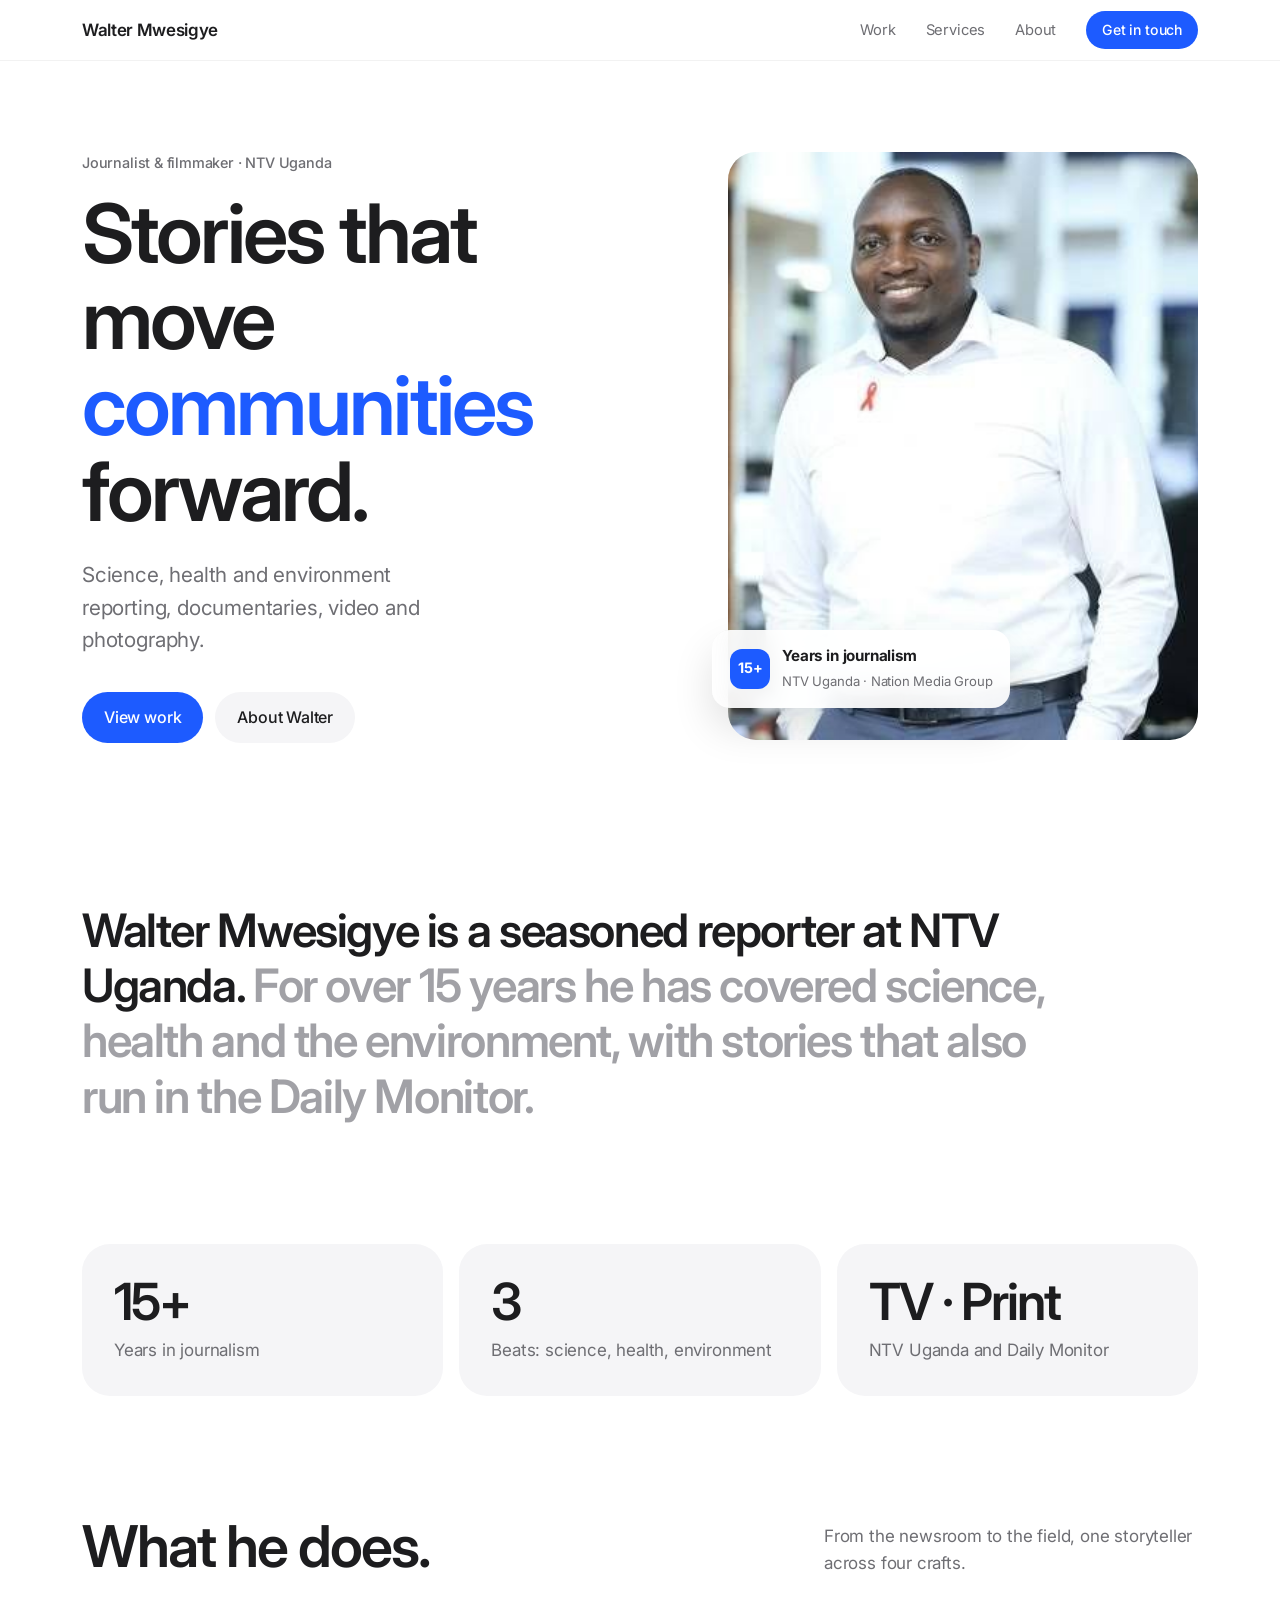
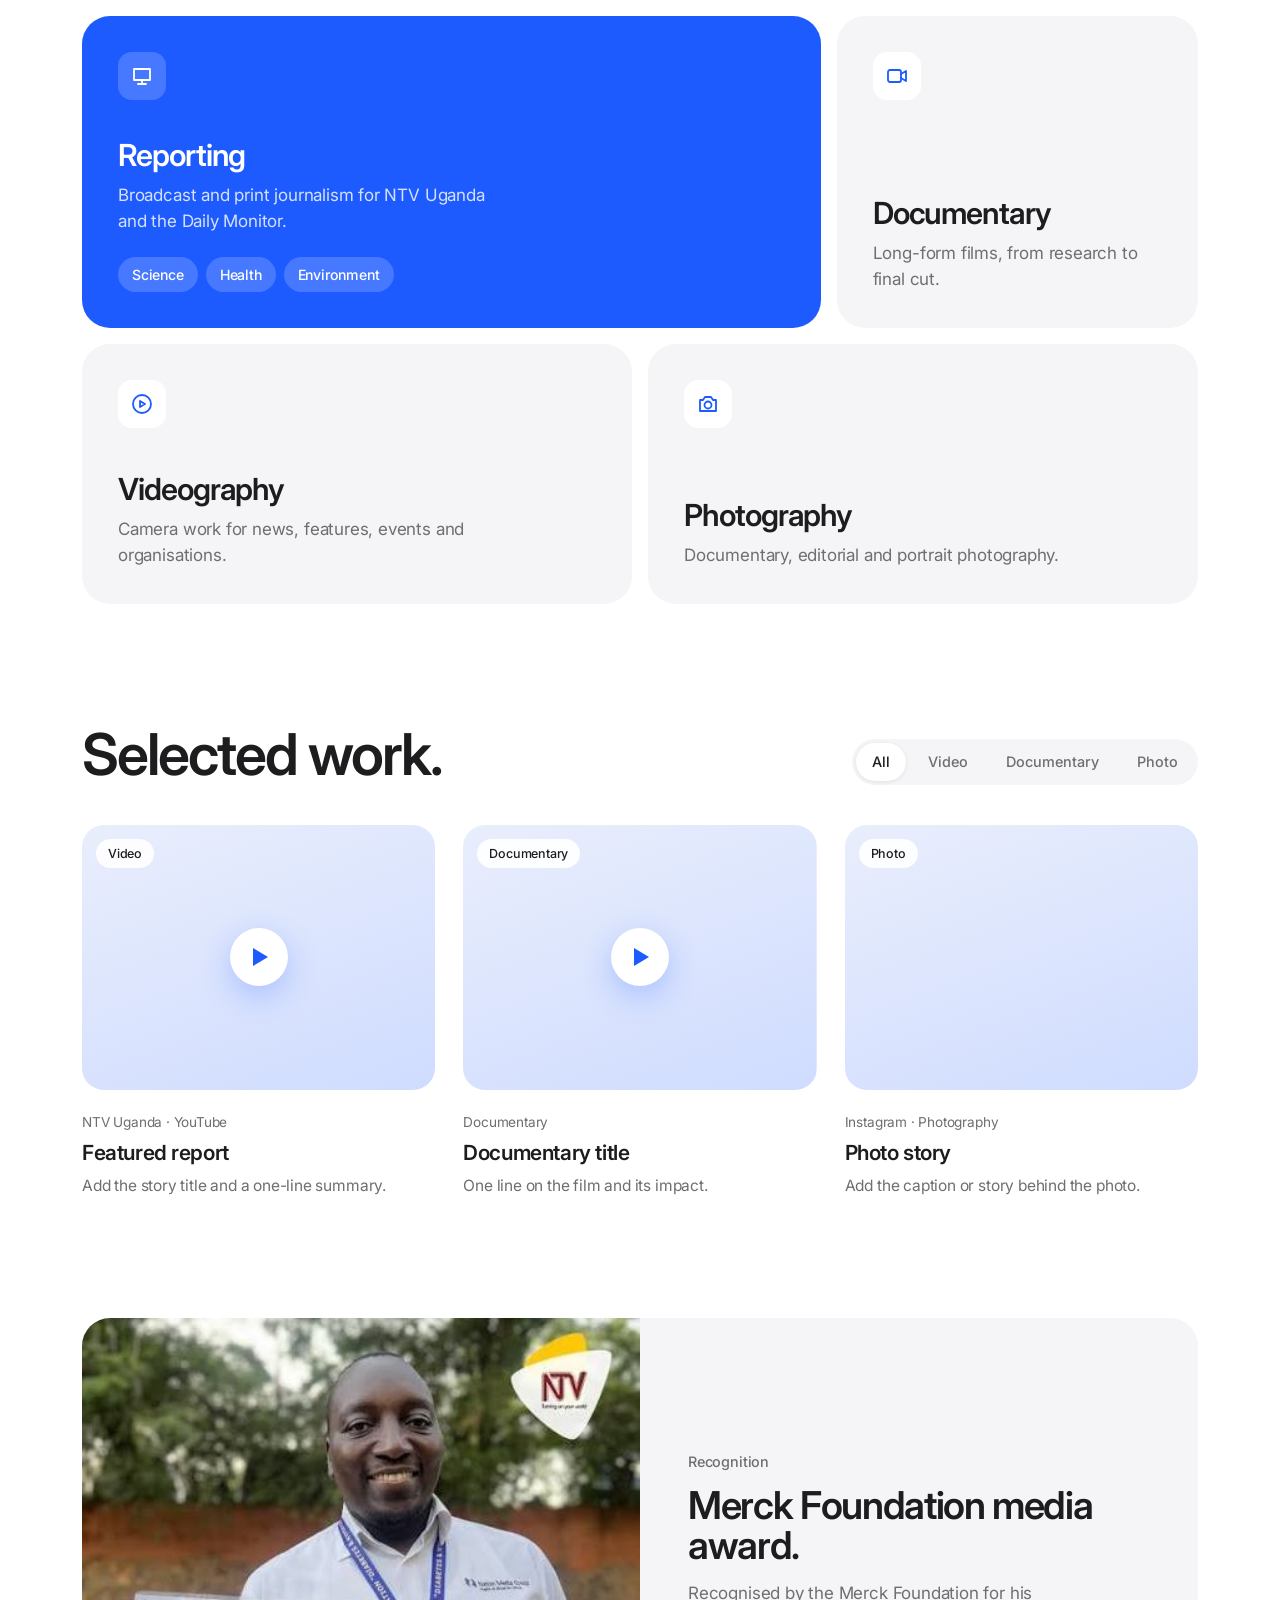
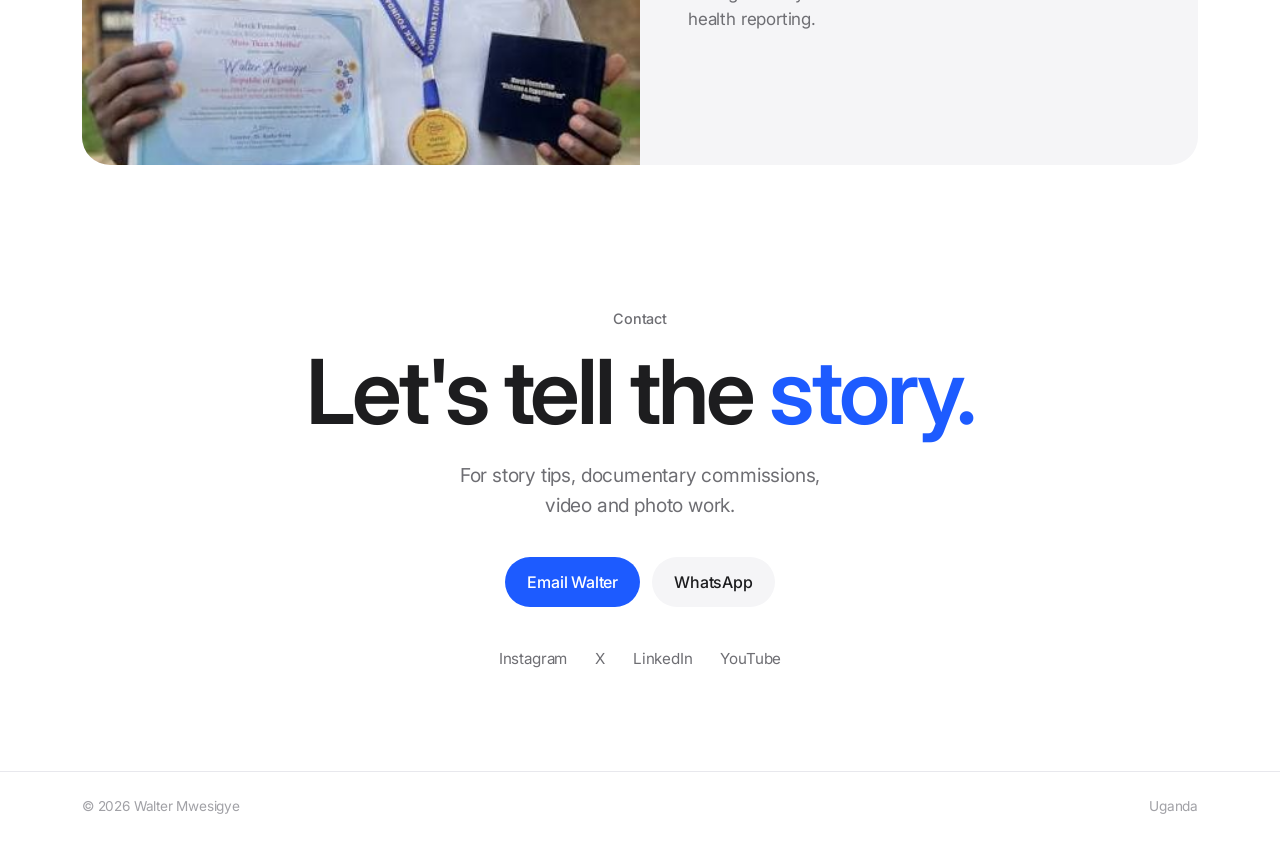
==== index.html @ 0eb31a72 "Portfolio site for Walter Mwesigye Static, minimal portfolio: hero with portrait, about statement, k" ====
<!doctype html>
<html lang="en">
<head>
  <meta charset="utf-8">
  <meta name="viewport" content="width=device-width, initial-scale=1">
  <title>Walter Mwesigye | Journalist &amp; Filmmaker</title>
  <meta name="description" content="Walter Mwesigye is a seasoned reporter at NTV Uganda covering science, health and the environment, and a documentary producer, videographer and photographer.">
  <meta name="theme-color" content="#ffffff">
  <meta property="og:type" content="website">
  <meta property="og:title" content="Walter Mwesigye | Journalist &amp; Filmmaker">
  <meta property="og:description" content="Science, health and environment reporting, documentaries, video and photography from Uganda.">
  <meta property="og:image" content="assets/images/walter-portrait.jpg">
  <link rel="icon" href="assets/favicon.svg" type="image/svg+xml">
  <link rel="preconnect" href="https://fonts.googleapis.com">
  <link rel="preconnect" href="https://fonts.gstatic.com" crossorigin>
  <link href="https://fonts.googleapis.com/css2?family=Inter:wght@400;500;600;700&display=swap" rel="stylesheet">
  <link rel="stylesheet" href="css/styles.css">
</head>
<body>
  <a class="skip" href="#main">Skip to content</a>

  <header class="nav">
    <div class="wrap">
      <a class="name" href="#top">Walter Mwesigye</a>
      <button class="menu-btn" aria-label="Open menu" aria-expanded="false" aria-controls="menu">
        <span></span><span></span>
      </button>
      <nav id="menu">
        <a href="#work">Work</a>
        <a href="#services">Services</a>
        <a href="#about">About</a>
        <a class="btn primary" href="#contact">Get in touch</a>
      </nav>
    </div>
  </header>

  <main id="main">
    <!-- HERO -->
    <section class="hero" id="top">
      <div class="wrap hero-grid">
        <div class="hero-text">
          <span class="eyebrow">Journalist &amp; filmmaker · NTV Uganda</span>
          <h1>Stories that move <span class="blue">communities</span> forward.</h1>
          <p class="sub">Science, health and environment reporting, documentaries, video and photography.</p>
          <div class="ctas">
            <a class="btn primary" href="#work">View work</a>
            <a class="btn secondary" href="#about">About Walter</a>
          </div>
        </div>
        <div class="portrait">
          <img src="assets/images/walter-portrait.jpg" alt="Walter Mwesigye in the NTV Uganda newsroom" width="400" height="400">
          <div class="chip">
            <div class="dot">15+</div>
            <div><b>Years in journalism</b><span>NTV Uganda · Nation Media Group</span></div>
          </div>
        </div>
      </div>
    </section>

    <!-- ABOUT -->
    <section class="statement" id="about">
      <div class="wrap">
        <p class="reveal">Walter Mwesigye is a seasoned reporter at NTV Uganda. <span>For over 15 years he has covered science, health and the environment, with stories that also run in the Daily Monitor.</span></p>
      </div>
    </section>

    <div class="wrap stats">
      <div class="stat reveal"><b>15+</b><span>Years in journalism</span></div>
      <div class="stat reveal"><b>3</b><span>Beats: science, health, environment</span></div>
      <div class="stat reveal"><b>TV · Print</b><span>NTV Uganda and Daily Monitor</span></div>
    </div>

    <!-- SERVICES -->
    <section class="section" id="services">
      <div class="wrap">
        <div class="section-head reveal">
          <h2>What he does.</h2>
          <p>From the newsroom to the field, one storyteller across four crafts.</p>
        </div>
        <div class="bento">
          <article class="card feature b1 reveal">
            <div class="ic"><svg viewBox="0 0 24 24" aria-hidden="true"><path d="M4 5h16v11H4z"/><path d="M8 20h8M12 16v4"/></svg></div>
            <div>
              <h3>Reporting</h3>
              <p>Broadcast and print journalism for NTV Uganda and the Daily Monitor.</p>
              <div class="beats"><span>Science</span><span>Health</span><span>Environment</span></div>
            </div>
          </article>
          <article class="card b2 reveal">
            <div class="ic"><svg viewBox="0 0 24 24" aria-hidden="true"><rect x="3" y="6" width="13" height="12" rx="2"/><path d="M16 10l5-3v10l-5-3"/></svg></div>
            <div><h3>Documentary</h3><p>Long-form films, from research to final cut.</p></div>
          </article>
          <article class="card b3 reveal">
            <div class="ic"><svg viewBox="0 0 24 24" aria-hidden="true"><circle cx="12" cy="12" r="9"/><path d="M10 9l5 3-5 3z"/></svg></div>
            <div><h3>Videography</h3><p>Camera work for news, features, events and organisations.</p></div>
          </article>
          <article class="card b4 reveal">
            <div class="ic"><svg viewBox="0 0 24 24" aria-hidden="true"><path d="M4 8h3l2-3h6l2 3h3v11H4z"/><circle cx="12" cy="13" r="3.5"/></svg></div>
            <div><h3>Photography</h3><p>Documentary, editorial and portrait photography.</p></div>
          </article>
        </div>
      </div>
    </section>

    <!-- WORK -->
    <section class="section" id="work">
      <div class="wrap">
        <div class="section-head reveal">
          <h2>Selected work.</h2>
          <div class="filters" role="group" aria-label="Filter work">
            <button class="filter active" data-filter="all">All</button>
            <button class="filter" data-filter="video">Video</button>
            <button class="filter" data-filter="documentary">Documentary</button>
            <button class="filter" data-filter="photo">Photo</button>
          </div>
        </div>

        <!--
          ADD WORK HERE: copy one <article> per piece.
          - data-type: video | documentary | photo
          - Thumbnail: put an image in assets/images/ and add
            style="background-image:url(assets/images/your-file.jpg)" to the .thumb div
          - href: link to the YouTube video, NTV / Daily Monitor article or Instagram post
          - Remove class "placeholder" once the card has real content
        -->
        <div class="work">
          <a class="item reveal placeholder" data-type="video" href="https://www.youtube.com/watch?v=qbnqlz21oSM" target="_blank" rel="noopener">
            <div class="thumb"><span class="type">Video</span><div class="play"></div></div>
            <span class="meta">NTV Uganda · YouTube</span>
            <h3>Featured report</h3>
            <p>Add the story title and a one-line summary.</p>
          </a>
          <a class="item reveal placeholder" data-type="documentary" href="#">
            <div class="thumb"><span class="type">Documentary</span><div class="play"></div></div>
            <span class="meta">Documentary</span>
            <h3>Documentary title</h3>
            <p>One line on the film and its impact.</p>
          </a>
          <a class="item reveal placeholder" data-type="photo" href="https://www.instagram.com/p/DU8egc9kqCa/" target="_blank" rel="noopener">
            <div class="thumb"><span class="type">Photo</span></div>
            <span class="meta">Instagram · Photography</span>
            <h3>Photo story</h3>
            <p>Add the caption or story behind the photo.</p>
          </a>
        </div>
      </div>
    </section>

    <!-- RECOGNITION -->
    <section class="section" id="recognition">
      <div class="wrap">
        <div class="rec reveal">
          <img src="assets/images/walter-award.jpg" alt="Walter Mwesigye holding his Merck Foundation award certificate and medal" width="447" height="447" loading="lazy">
          <div class="t">
            <span class="eyebrow">Recognition</span>
            <!-- TODO: confirm exact award name and year -->
            <h3>Merck Foundation media award.</h3>
            <p>Recognised by the Merck Foundation for his health reporting.</p>
          </div>
        </div>
      </div>
    </section>

    <!-- CONTACT -->
    <section class="contact" id="contact">
      <div class="wrap reveal">
        <span class="eyebrow">Contact</span>
        <h2>Let's tell the <span class="blue">story.</span></h2>
        <p>For story tips, documentary commissions, video and photo work.</p>
        <!-- TODO: replace placeholder email and WhatsApp number -->
        <div class="ctas">
          <a class="btn primary" href="mailto:hello@example.com">Email Walter</a>
          <a class="btn secondary" href="https://wa.me/256700000000" target="_blank" rel="noopener">WhatsApp</a>
        </div>
        <!-- TODO: add real profile links -->
        <div class="socials">
          <a href="#" target="_blank" rel="noopener">Instagram</a>
          <a href="#" target="_blank" rel="noopener">X</a>
          <a href="#" target="_blank" rel="noopener">LinkedIn</a>
          <a href="#" target="_blank" rel="noopener">YouTube</a>
        </div>
      </div>
    </section>
  </main>

  <footer>
    <div class="wrap">
      <span>© <span id="year">2026</span> Walter Mwesigye</span>
      <span>Uganda</span>
    </div>
  </footer>

  <script src="js/main.js"></script>
</body>
</html>
---- css/styles.css ----
:root {
  --text: #1d1d1f;
  --muted: #6e6e73;
  --faint: #a1a1a6;
  --bg: #ffffff;
  --surface: #f5f5f7;
  --line: #e8e8ed;
  --blue: #1d5bff;
  --blue-dark: #0f46e0;
  --r: 28px;
}

* { box-sizing: border-box; }
html { scroll-behavior: smooth; scroll-padding-top: 72px; }
body {
  margin: 0;
  background: var(--bg);
  color: var(--text);
  font: 17px/1.55 Inter, -apple-system, BlinkMacSystemFont, "SF Pro Text", system-ui, sans-serif;
  -webkit-font-smoothing: antialiased;
  letter-spacing: -0.011em;
}
img { display: block; max-width: 100%; height: auto; }
a { color: inherit; text-decoration: none; }
button { font: inherit; }
:focus-visible { outline: 2px solid var(--blue); outline-offset: 3px; border-radius: 8px; }

.wrap { max-width: 1180px; margin: 0 auto; padding: 0 16px; }
@media (min-width: 760px) { .wrap { padding: 0 32px; } }

h1, h2, h3 { margin: 0; font-weight: 600; letter-spacing: -0.035em; line-height: 1.05; }
.eyebrow { font-size: .9rem; font-weight: 500; color: var(--muted); }
.blue { color: var(--blue); }

.skip { position: absolute; left: -999px; top: 8px; background: var(--blue); color: #fff; padding: 8px 14px; border-radius: 999px; z-index: 100; }
.skip:focus { left: 8px; }

/* Buttons */
.btn {
  display: inline-flex; align-items: center; gap: 8px;
  padding: 13px 22px; border-radius: 999px; font-weight: 500; font-size: 1rem;
  transition: transform .2s ease, background .2s ease;
}
.btn:hover { transform: translateY(-1px); }
.btn.primary { background: var(--blue); color: #fff; }
.btn.primary:hover { background: var(--blue-dark); }
.btn.secondary { background: var(--surface); color: var(--text); }
.btn.secondary:hover { background: var(--line); }

/* Nav */
.nav {
  position: sticky; top: 0; z-index: 20;
  background: rgba(255, 255, 255, .8);
  -webkit-backdrop-filter: saturate(180%) blur(20px);
  backdrop-filter: saturate(180%) blur(20px);
  border-bottom: 1px solid rgba(0, 0, 0, .05);
}
.nav .wrap { display: flex; align-items: center; justify-content: space-between; height: 60px; }
.nav .name { font-weight: 600; letter-spacing: -.02em; }
.nav nav { display: flex; align-items: center; gap: 30px; font-size: .92rem; color: var(--muted); }
.nav nav a:not(.btn):hover { color: var(--text); }
.nav .btn { padding: 8px 16px; font-size: .88rem; }
.menu-btn { display: none; width: 40px; height: 40px; border: 0; background: none; cursor: pointer; position: relative; }
.menu-btn span { position: absolute; left: 10px; right: 10px; height: 1.5px; background: var(--text); transition: transform .25s ease, top .25s ease; }
.menu-btn span:first-child { top: 16px; }
.menu-btn span:last-child { top: 23px; }
.menu-btn[aria-expanded="true"] span:first-child { top: 19.5px; transform: rotate(45deg); }
.menu-btn[aria-expanded="true"] span:last-child { top: 19.5px; transform: rotate(-45deg); }

@media (max-width: 720px) {
  .menu-btn { display: block; }
  .nav nav {
    position: absolute; top: 60px; left: 0; right: 0;
    flex-direction: column; align-items: stretch; gap: 0;
    background: #fff; padding: 8px 16px 20px;
    border-bottom: 1px solid var(--line);
    font-size: 1.15rem; color: var(--text);
    opacity: 0; pointer-events: none; transform: translateY(-8px);
    transition: opacity .2s ease, transform .2s ease;
  }
  .nav nav.open { opacity: 1; pointer-events: auto; transform: none; }
  .nav nav a:not(.btn) { padding: 14px 0; border-bottom: 1px solid var(--line); }
  .nav nav .btn { margin-top: 16px; justify-content: center; padding: 13px 22px; font-size: 1rem; }
}

/* Hero */
.hero { padding: 88px 0 40px; }
@media (max-width: 720px) { .hero { padding-top: 48px; } }
.hero-grid { display: grid; gap: 56px; align-items: center; }
@media (min-width: 940px) { .hero-grid { grid-template-columns: 1.1fr .9fr; gap: 72px; } }
.hero h1 { font-size: clamp(2.9rem, 6.4vw, 5.4rem); margin: 16px 0 24px; }
.hero .sub { font-size: 1.3rem; color: var(--muted); max-width: 30ch; margin: 0 0 36px; }
.ctas { display: flex; flex-wrap: wrap; gap: 12px; }
.portrait { position: relative; }
.portrait img {
  width: 100%; aspect-ratio: 4 / 5; object-fit: cover; object-position: center 20%;
  border-radius: var(--r);
}
.chip {
  position: absolute; left: -16px; bottom: 32px;
  background: rgba(255, 255, 255, .92);
  -webkit-backdrop-filter: blur(12px); backdrop-filter: blur(12px);
  border-radius: 18px; padding: 14px 18px;
  box-shadow: 0 20px 40px rgba(0, 0, 0, .12);
  display: flex; gap: 12px; align-items: center;
}
@media (max-width: 940px) { .chip { left: 16px; right: 16px; } }
.chip .dot {
  flex: none; width: 40px; height: 40px; border-radius: 12px; background: var(--blue); color: #fff;
  display: grid; place-items: center; font-weight: 700; font-size: .9rem;
}
.chip b { display: block; font-size: .95rem; }
.chip span { font-size: .82rem; color: var(--muted); }

/* Hero entrance */
.hero-text > *, .portrait { animation: rise .9s cubic-bezier(.2, .7, .2, 1) both; }
.hero-text > :nth-child(2) { animation-delay: .08s; }
.hero-text > :nth-child(3) { animation-delay: .16s; }
.hero-text > :nth-child(4) { animation-delay: .24s; }
.portrait { animation-delay: .2s; }
@keyframes rise { from { opacity: 0; transform: translateY(24px); } }

/* Statement */
.statement { padding: 120px 0; }
@media (max-width: 720px) { .statement { padding: 88px 0; } }
.statement p {
  font-size: clamp(1.7rem, 3.6vw, 2.9rem); font-weight: 600; letter-spacing: -.03em;
  line-height: 1.2; max-width: 22em; margin: 0;
}
.statement p span { color: var(--faint); }

/* Stats */
.stats { display: grid; grid-template-columns: repeat(auto-fit, minmax(220px, 1fr)); gap: 16px; }
.stat { background: var(--surface); border-radius: var(--r); padding: 32px; }
.stat b { display: block; font-size: 3.2rem; font-weight: 600; letter-spacing: -.04em; line-height: 1; }
.stat span { color: var(--muted); display: block; margin-top: 10px; }

/* Sections */
.section { padding: 120px 0 0; }
@media (max-width: 720px) { .section { padding-top: 88px; } }
.section-head { display: flex; flex-wrap: wrap; justify-content: space-between; align-items: end; gap: 20px; margin-bottom: 40px; }
.section-head h2 { font-size: clamp(2.2rem, 4.5vw, 3.6rem); }
.section-head p { color: var(--muted); margin: 0; max-width: 34ch; }

/* Bento */
.bento { display: grid; gap: 16px; grid-template-columns: 1fr; }
@media (min-width: 860px) {
  .bento { grid-template-columns: repeat(6, 1fr); }
  .b1 { grid-column: span 4; } .b2 { grid-column: span 2; }
  .b3 { grid-column: span 3; } .b4 { grid-column: span 3; }
}
.card {
  background: var(--surface); border-radius: var(--r); padding: 36px; min-height: 260px;
  display: flex; flex-direction: column; justify-content: space-between; gap: 40px;
  transition: transform .4s cubic-bezier(.2, .7, .2, 1);
}
.card:hover { transform: scale(1.01); }
.card h3 { font-size: 1.9rem; margin-bottom: 10px; }
.card p { color: var(--muted); margin: 0; max-width: 36ch; }
.ic { width: 48px; height: 48px; border-radius: 14px; background: #fff; display: grid; place-items: center; }
.ic svg { width: 24px; height: 24px; fill: none; stroke: var(--blue); stroke-width: 1.8; stroke-linecap: round; stroke-linejoin: round; }
.card.feature { background: var(--blue); color: #fff; }
.card.feature p { color: rgba(255, 255, 255, .82); }
.card.feature .ic { background: rgba(255, 255, 255, .18); }
.card.feature .ic svg { stroke: #fff; }
.beats { display: flex; flex-wrap: wrap; gap: 8px; margin-top: 22px; }
.beats span { background: rgba(255, 255, 255, .18); padding: 7px 14px; border-radius: 999px; font-size: .88rem; font-weight: 500; }

/* Work */
.filters { display: flex; flex-wrap: wrap; gap: 6px; background: var(--surface); padding: 4px; border-radius: 999px; }
.filter { border: 0; background: none; color: var(--muted); padding: 8px 16px; border-radius: 999px; font-size: .9rem; font-weight: 500; cursor: pointer; transition: background .2s, color .2s; }
.filter:hover { color: var(--text); }
.filter.active { background: #fff; color: var(--text); box-shadow: 0 1px 4px rgba(0, 0, 0, .08); }
.work { display: grid; gap: 32px 28px; grid-template-columns: 1fr; }
@media (min-width: 760px) { .work { grid-template-columns: repeat(2, 1fr); } }
@media (min-width: 1040px) { .work { grid-template-columns: repeat(3, 1fr); } }
.item { display: block; }
.item[hidden] { display: none; }
.thumb {
  aspect-ratio: 4 / 3; border-radius: 22px; margin-bottom: 18px; overflow: hidden; position: relative;
  background: linear-gradient(160deg, #e9eefc, #cfdcff) center / cover no-repeat;
  display: grid; place-items: center;
  transition: transform .4s cubic-bezier(.2, .7, .2, 1);
}
.item:hover .thumb { transform: scale(1.015); }
.type { position: absolute; top: 14px; left: 14px; background: rgba(255, 255, 255, .92); border-radius: 999px; padding: 5px 12px; font-size: .78rem; font-weight: 500; }
.play {
  width: 58px; height: 58px; border-radius: 50%; background: #fff;
  display: grid; place-items: center; box-shadow: 0 10px 30px rgba(29, 91, 255, .25);
  transition: transform .25s ease;
}
.play::after { content: ""; border-left: 15px solid var(--blue); border-top: 9px solid transparent; border-bottom: 9px solid transparent; margin-left: 4px; }
.item:hover .play { transform: scale(1.08); }
.meta { font-size: .85rem; color: var(--muted); }
.item h3 { font-size: 1.3rem; letter-spacing: -.02em; margin: 6px 0 8px; line-height: 1.25; }
.item p { margin: 0; color: var(--muted); font-size: .97rem; }

/* Recognition */
.rec { display: grid; background: var(--surface); border-radius: var(--r); overflow: hidden; }
@media (min-width: 900px) { .rec { grid-template-columns: 1fr 1fr; } }
/* 5:4 crop from the top hides the broadcaster banner along the bottom of the photo */
.rec img { width: 100%; height: 100%; aspect-ratio: 5 / 4; object-fit: cover; object-position: center top; }
.rec .t { padding: 48px 36px; display: flex; flex-direction: column; justify-content: center; }
@media (min-width: 900px) { .rec .t { padding: 48px; } }
.rec h3 { font-size: clamp(1.8rem, 3vw, 2.6rem); margin: 12px 0 14px; }
.rec p { color: var(--muted); margin: 0; max-width: 36ch; }

/* Contact */
.contact { padding: 140px 0 100px; text-align: center; }
.contact h2 { font-size: clamp(2.8rem, 7vw, 5.6rem); margin: 14px 0 22px; }
.contact p { color: var(--muted); font-size: 1.2rem; margin: 0 auto 36px; max-width: 32ch; }
.contact .ctas { justify-content: center; }
.socials { display: flex; flex-wrap: wrap; justify-content: center; gap: 12px 28px; margin-top: 40px; color: var(--muted); font-size: .95rem; }
.socials a:hover { color: var(--blue); }

footer { border-top: 1px solid var(--line); padding: 24px 0; color: var(--faint); font-size: .85rem; }
footer .wrap { display: flex; justify-content: space-between; }

/* Scroll reveal (only when JS is running) */
.js .reveal { opacity: 0; transform: translateY(28px); transition: opacity .8s ease, transform .8s cubic-bezier(.2, .7, .2, 1); }
.js .reveal.in { opacity: 1; transform: none; }

@media (prefers-reduced-motion: reduce) {
  html { scroll-behavior: auto; }
  *, *::before, *::after { animation: none !important; transition: none !important; }
  .js .reveal { opacity: 1; transform: none; }
}
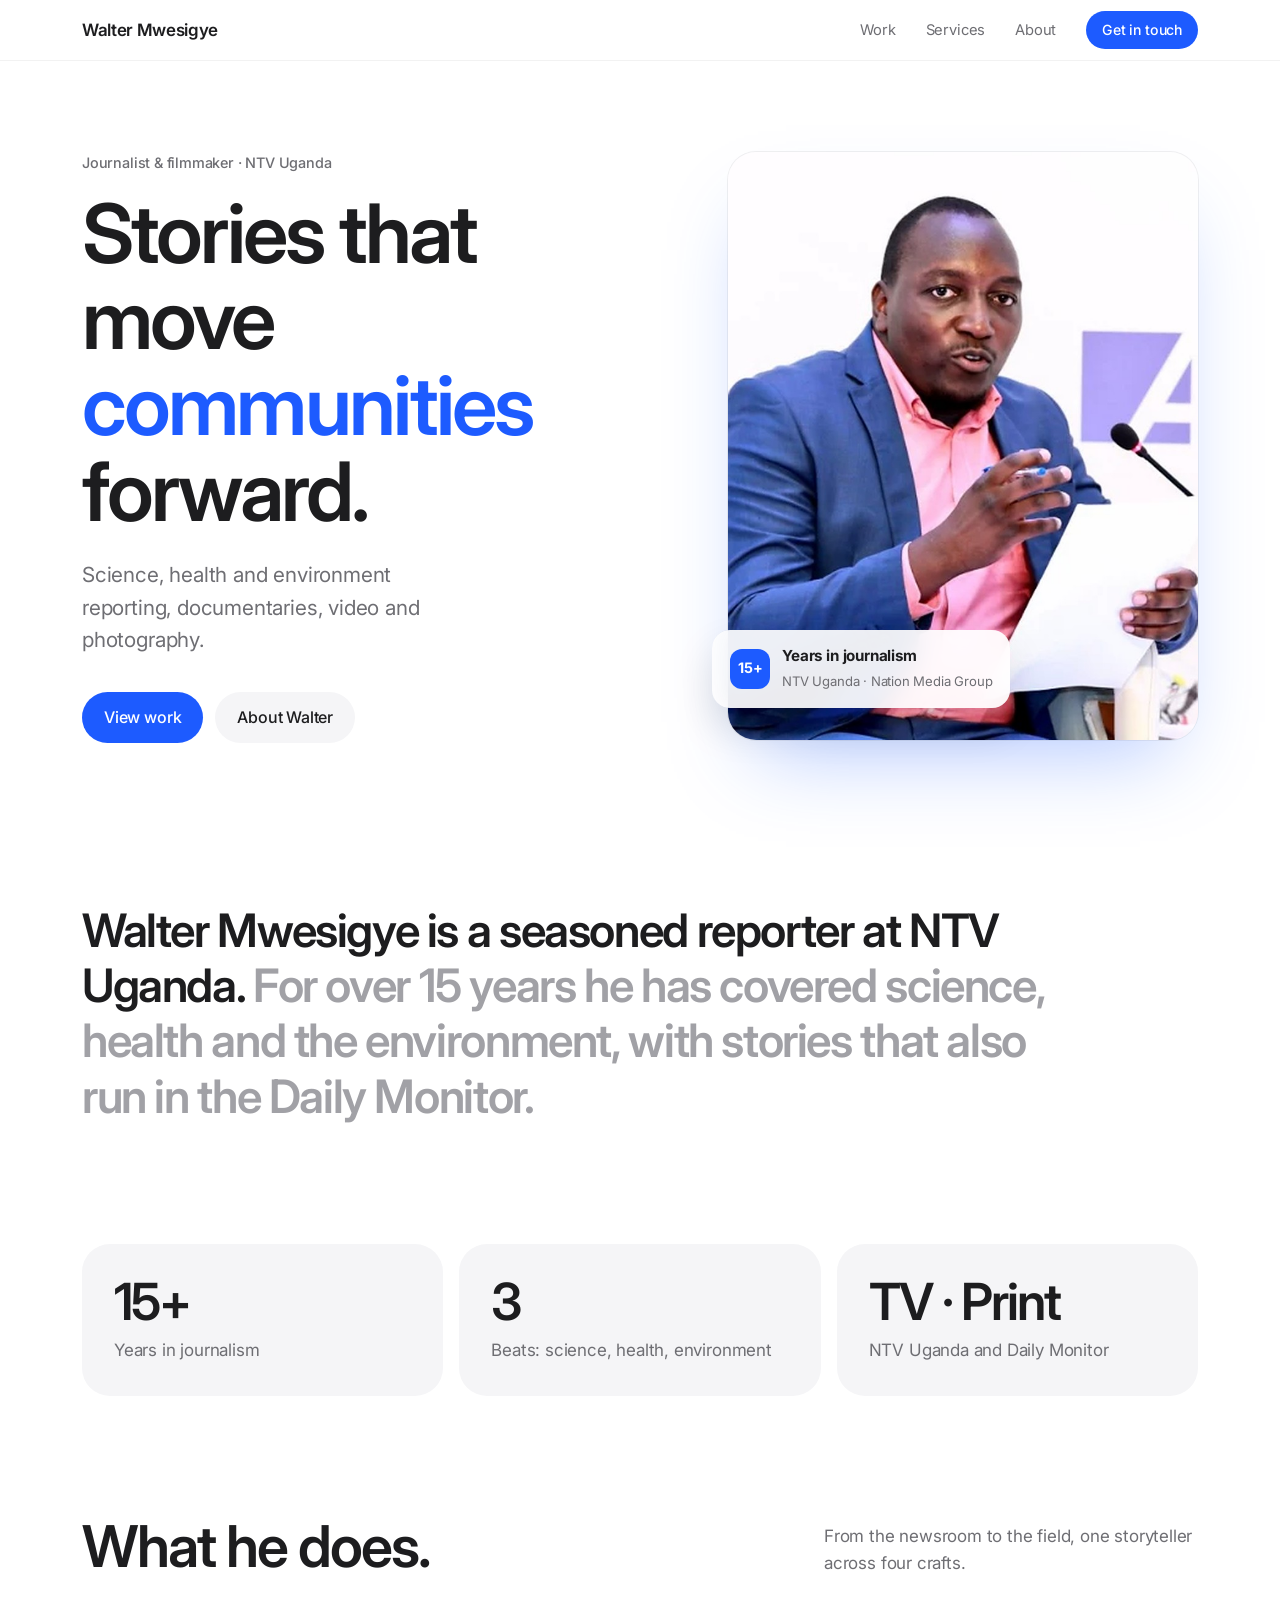
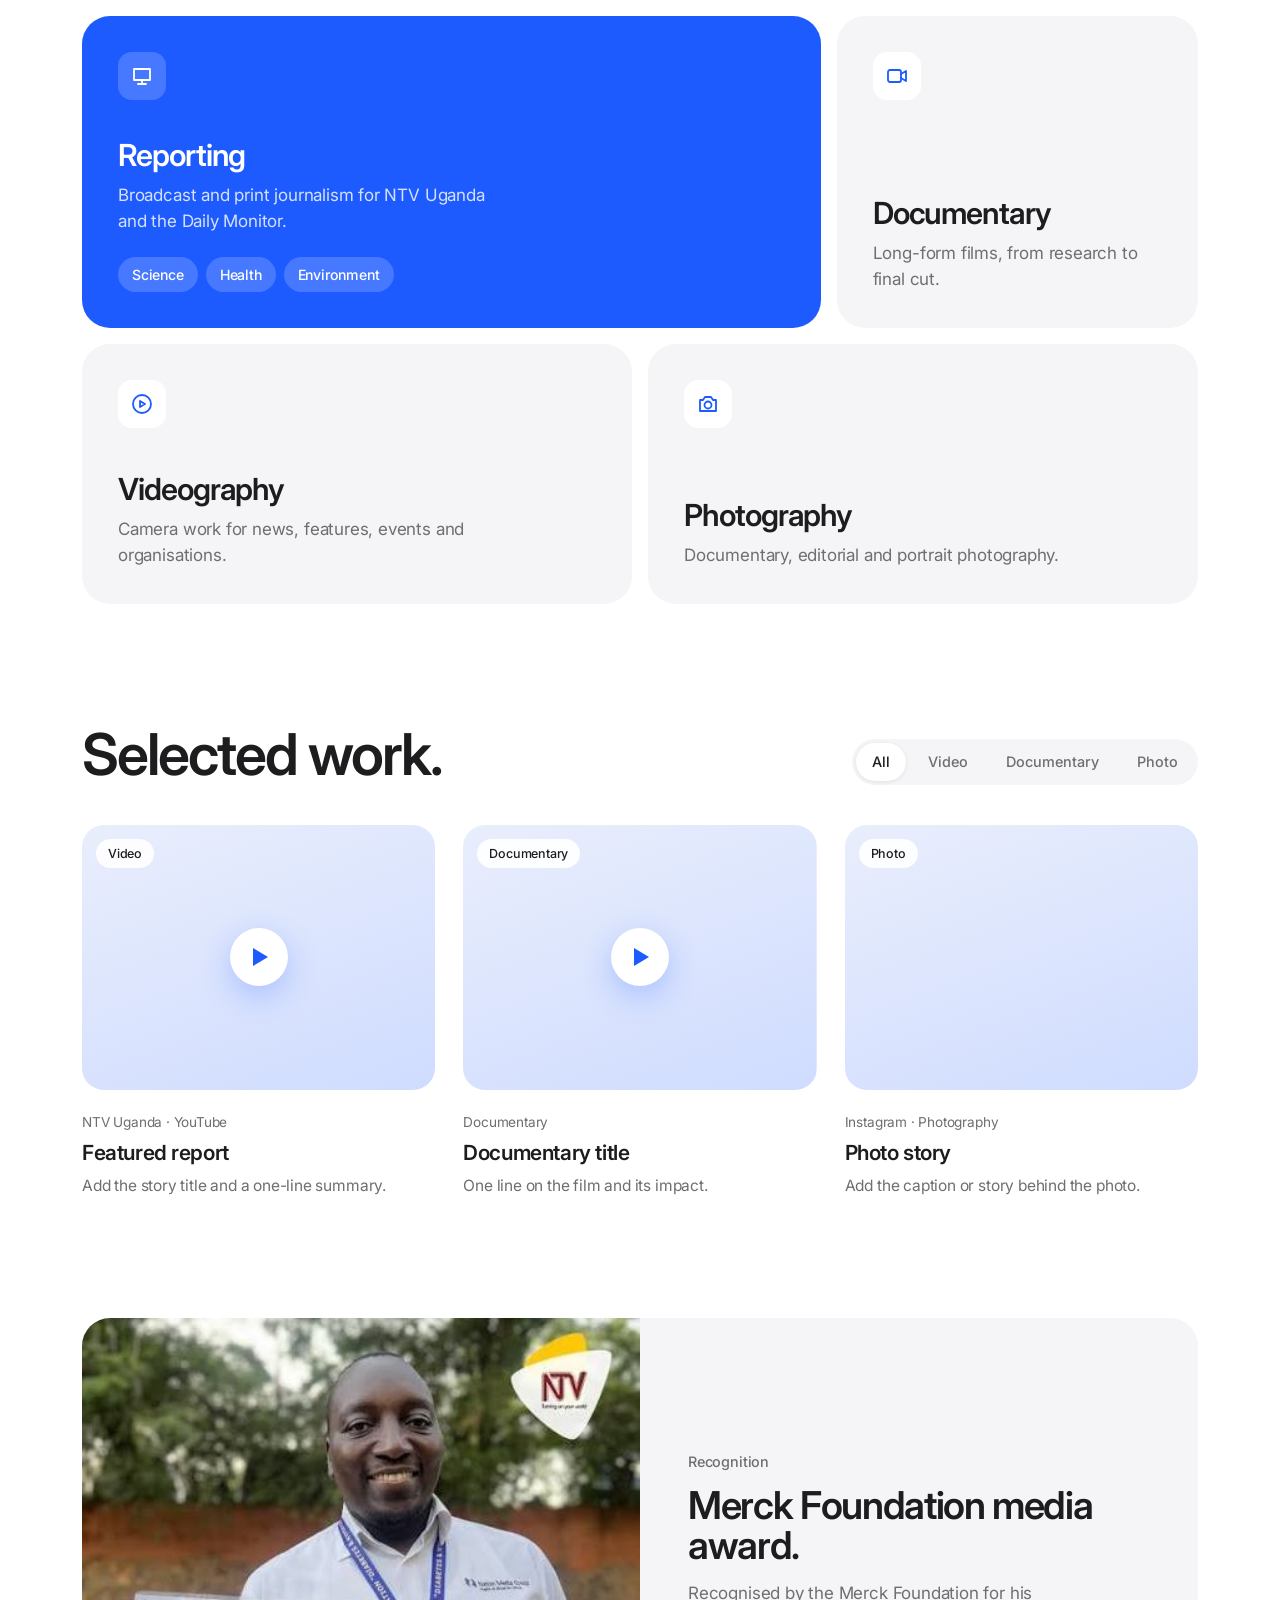
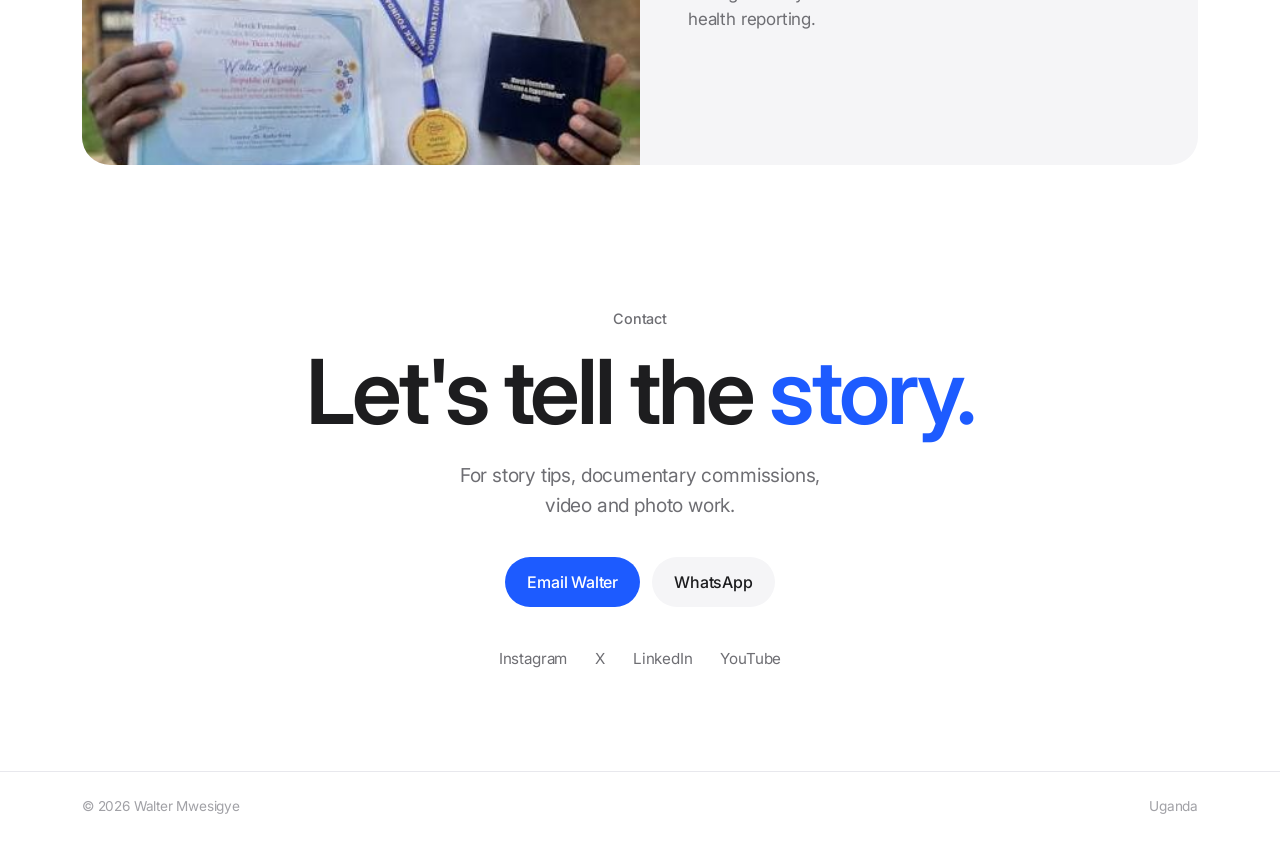
==== commit f01b0c02: "Use panel photo as hero image Crop the new photo to a 4:5 portrait centred on Walter, trimming the s" ====
--- a/index.html
+++ b/index.html
@@ -9,7 +9,7 @@
   <meta property="og:type" content="website">
   <meta property="og:title" content="Walter Mwesigye | Journalist &amp; Filmmaker">
   <meta property="og:description" content="Science, health and environment reporting, documentaries, video and photography from Uganda.">
-  <meta property="og:image" content="assets/images/walter-portrait.jpg">
+  <meta property="og:image" content="assets/images/walter-hero.jpg">
   <link rel="icon" href="assets/favicon.svg" type="image/svg+xml">
   <link rel="preconnect" href="https://fonts.googleapis.com">
   <link rel="preconnect" href="https://fonts.gstatic.com" crossorigin>
@@ -48,7 +48,7 @@
           </div>
         </div>
         <div class="portrait">
-          <img src="assets/images/walter-portrait.jpg" alt="Walter Mwesigye in the NTV Uganda newsroom" width="400" height="400">
+          <img src="assets/images/walter-hero.jpg" alt="Walter Mwesigye speaking on a panel in Kampala" width="768" height="960" fetchpriority="high">
           <div class="chip">
             <div class="dot">15+</div>
             <div><b>Years in journalism</b><span>NTV Uganda · Nation Media Group</span></div>
--- a/css/styles.css
+++ b/css/styles.css
@@ -93,8 +93,10 @@
 .ctas { display: flex; flex-wrap: wrap; gap: 12px; }
 .portrait { position: relative; }
 .portrait img {
-  width: 100%; aspect-ratio: 4 / 5; object-fit: cover; object-position: center 20%;
+  width: 100%; aspect-ratio: 4 / 5; object-fit: cover; object-position: center top;
   border-radius: var(--r);
+  background: var(--surface);
+  box-shadow: 0 0 0 1px rgba(0, 0, 0, .06), 0 40px 80px -30px rgba(29, 91, 255, .35);
 }
 .chip {
   position: absolute; left: -16px; bottom: 32px;
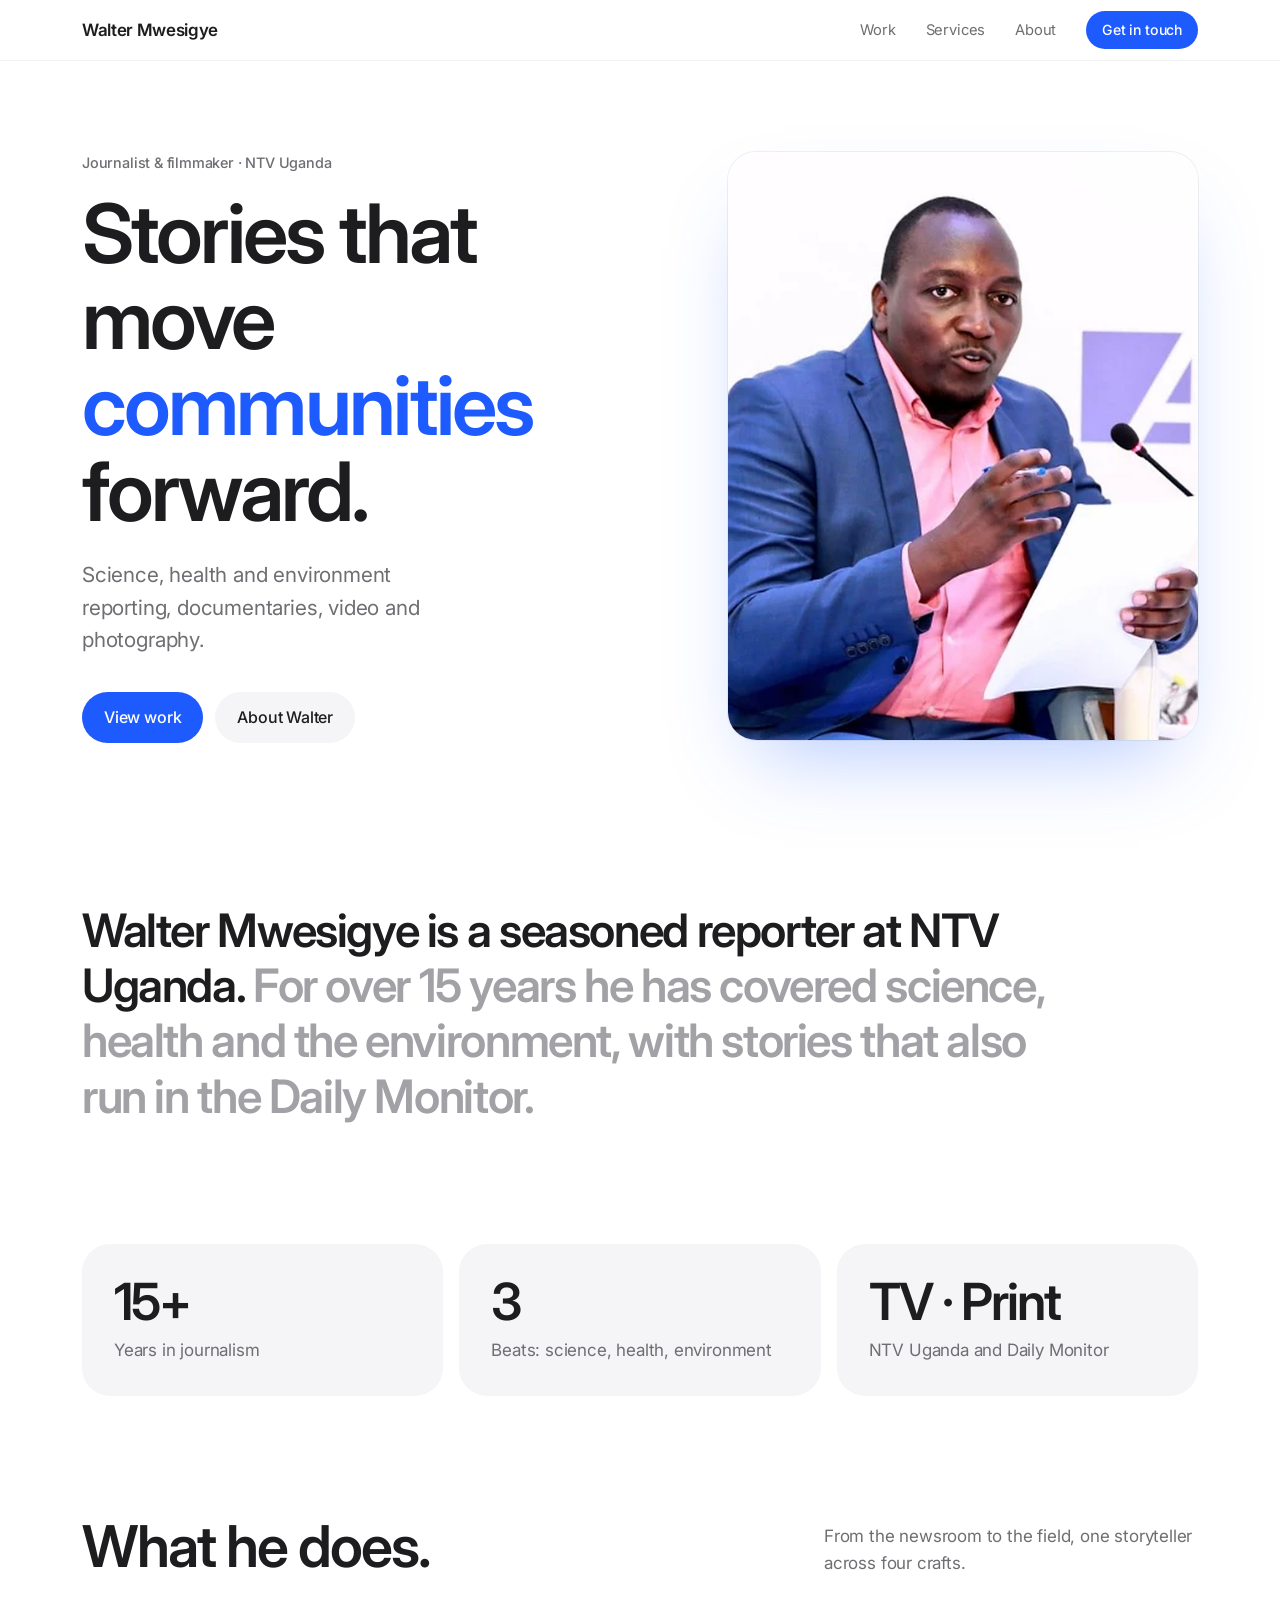
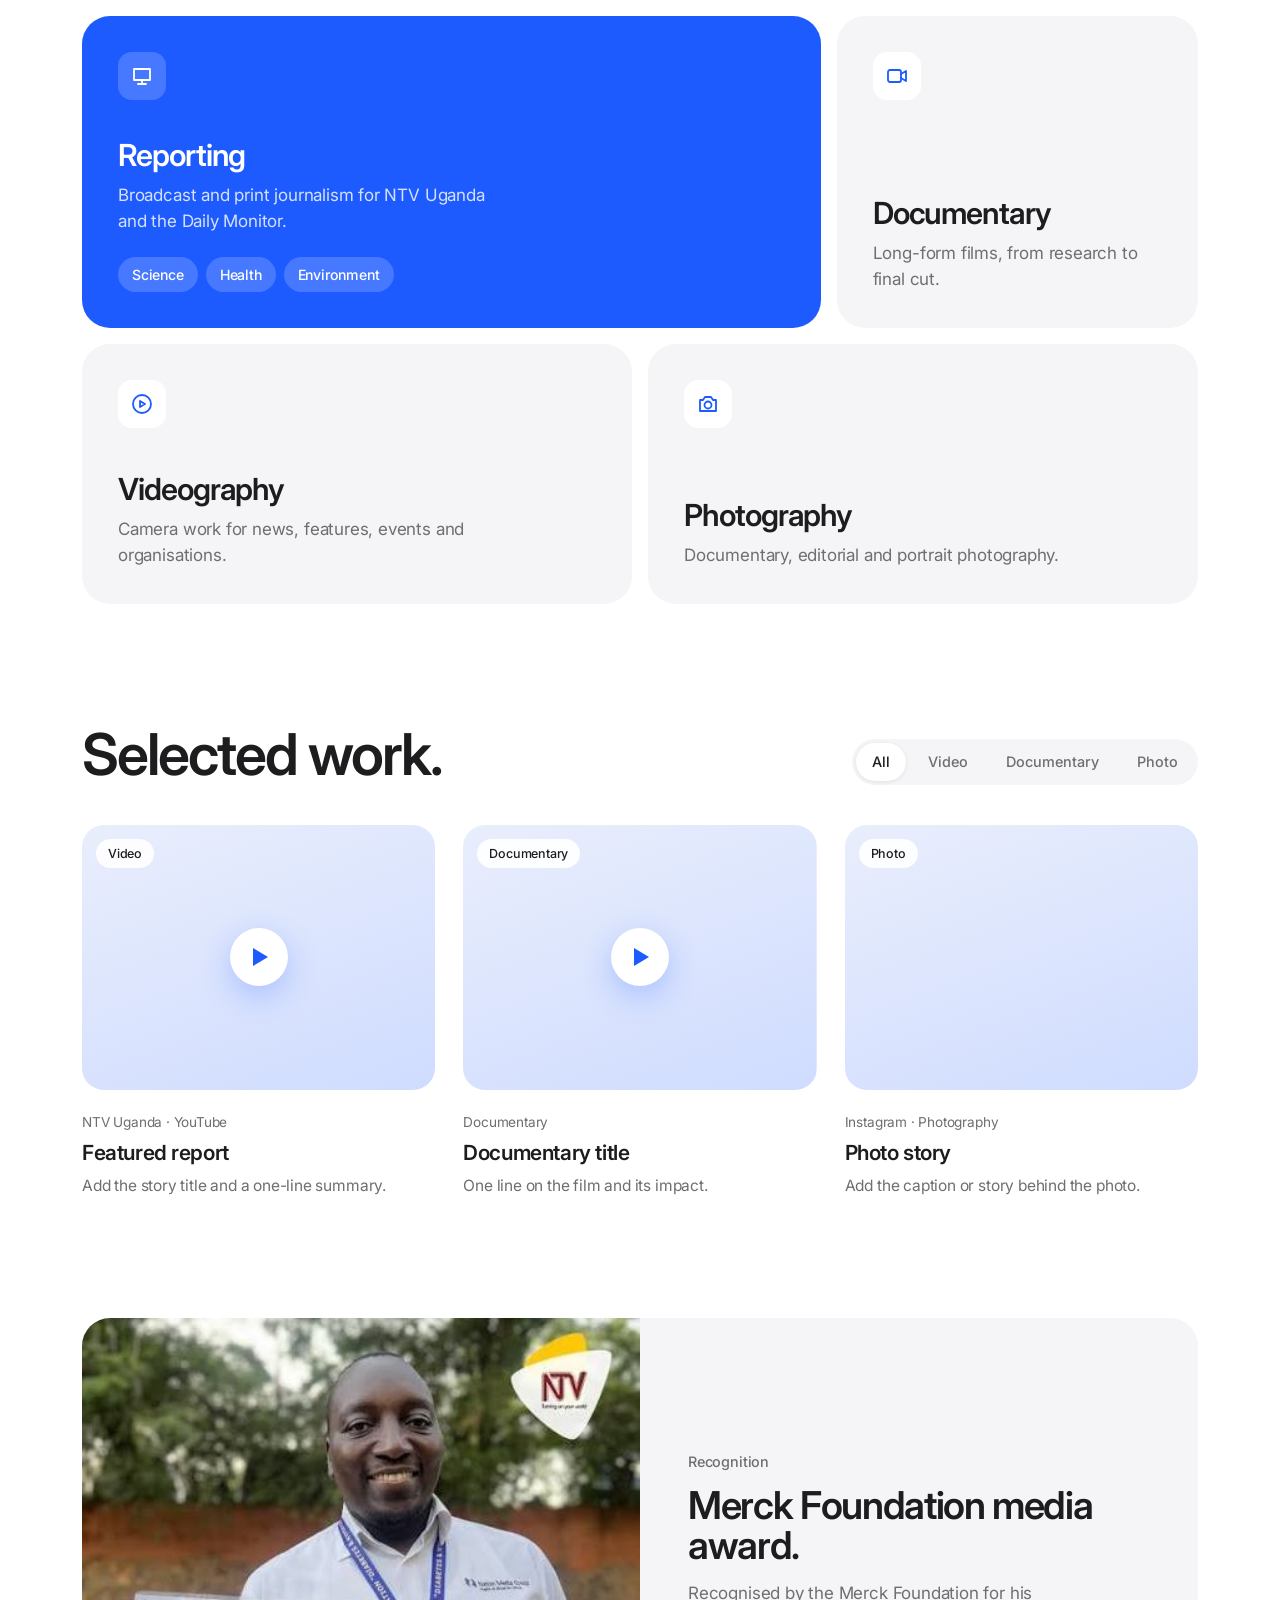
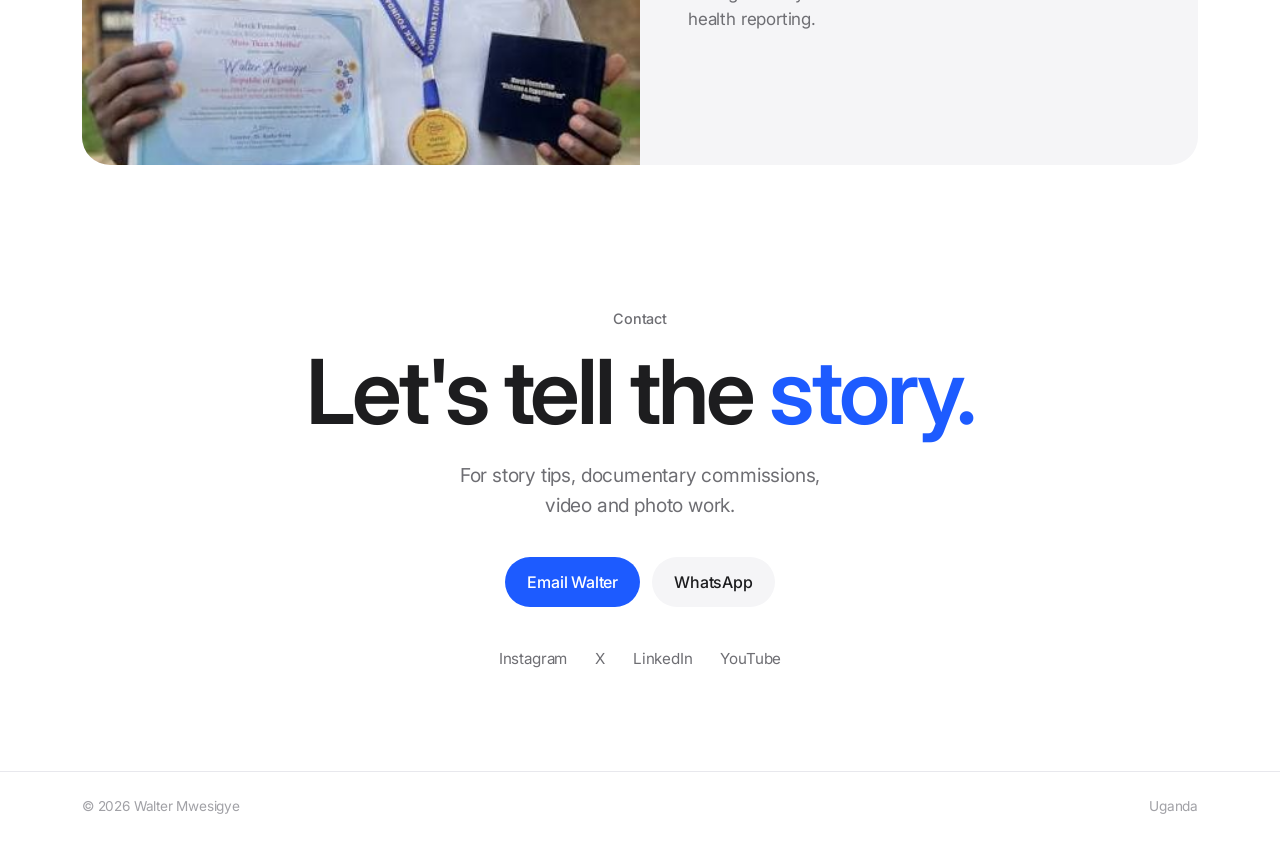
==== commit f72513b9: "Remove floating badge from hero image Co-Authored-By: Claude Opus 5.5 <noreply@anthropic.com> Claude" ====
--- a/index.html
+++ b/index.html
@@ -49,10 +49,6 @@
         </div>
         <div class="portrait">
           <img src="assets/images/walter-hero.jpg" alt="Walter Mwesigye speaking on a panel in Kampala" width="768" height="960" fetchpriority="high">
-          <div class="chip">
-            <div class="dot">15+</div>
-            <div><b>Years in journalism</b><span>NTV Uganda · Nation Media Group</span></div>
-          </div>
         </div>
       </div>
     </section>
--- a/css/styles.css
+++ b/css/styles.css
@@ -98,21 +98,6 @@
   background: var(--surface);
   box-shadow: 0 0 0 1px rgba(0, 0, 0, .06), 0 40px 80px -30px rgba(29, 91, 255, .35);
 }
-.chip {
-  position: absolute; left: -16px; bottom: 32px;
-  background: rgba(255, 255, 255, .92);
-  -webkit-backdrop-filter: blur(12px); backdrop-filter: blur(12px);
-  border-radius: 18px; padding: 14px 18px;
-  box-shadow: 0 20px 40px rgba(0, 0, 0, .12);
-  display: flex; gap: 12px; align-items: center;
-}
-@media (max-width: 940px) { .chip { left: 16px; right: 16px; } }
-.chip .dot {
-  flex: none; width: 40px; height: 40px; border-radius: 12px; background: var(--blue); color: #fff;
-  display: grid; place-items: center; font-weight: 700; font-size: .9rem;
-}
-.chip b { display: block; font-size: .95rem; }
-.chip span { font-size: .82rem; color: var(--muted); }
 
 /* Hero entrance */
 .hero-text > *, .portrait { animation: rise .9s cubic-bezier(.2, .7, .2, 1) both; }
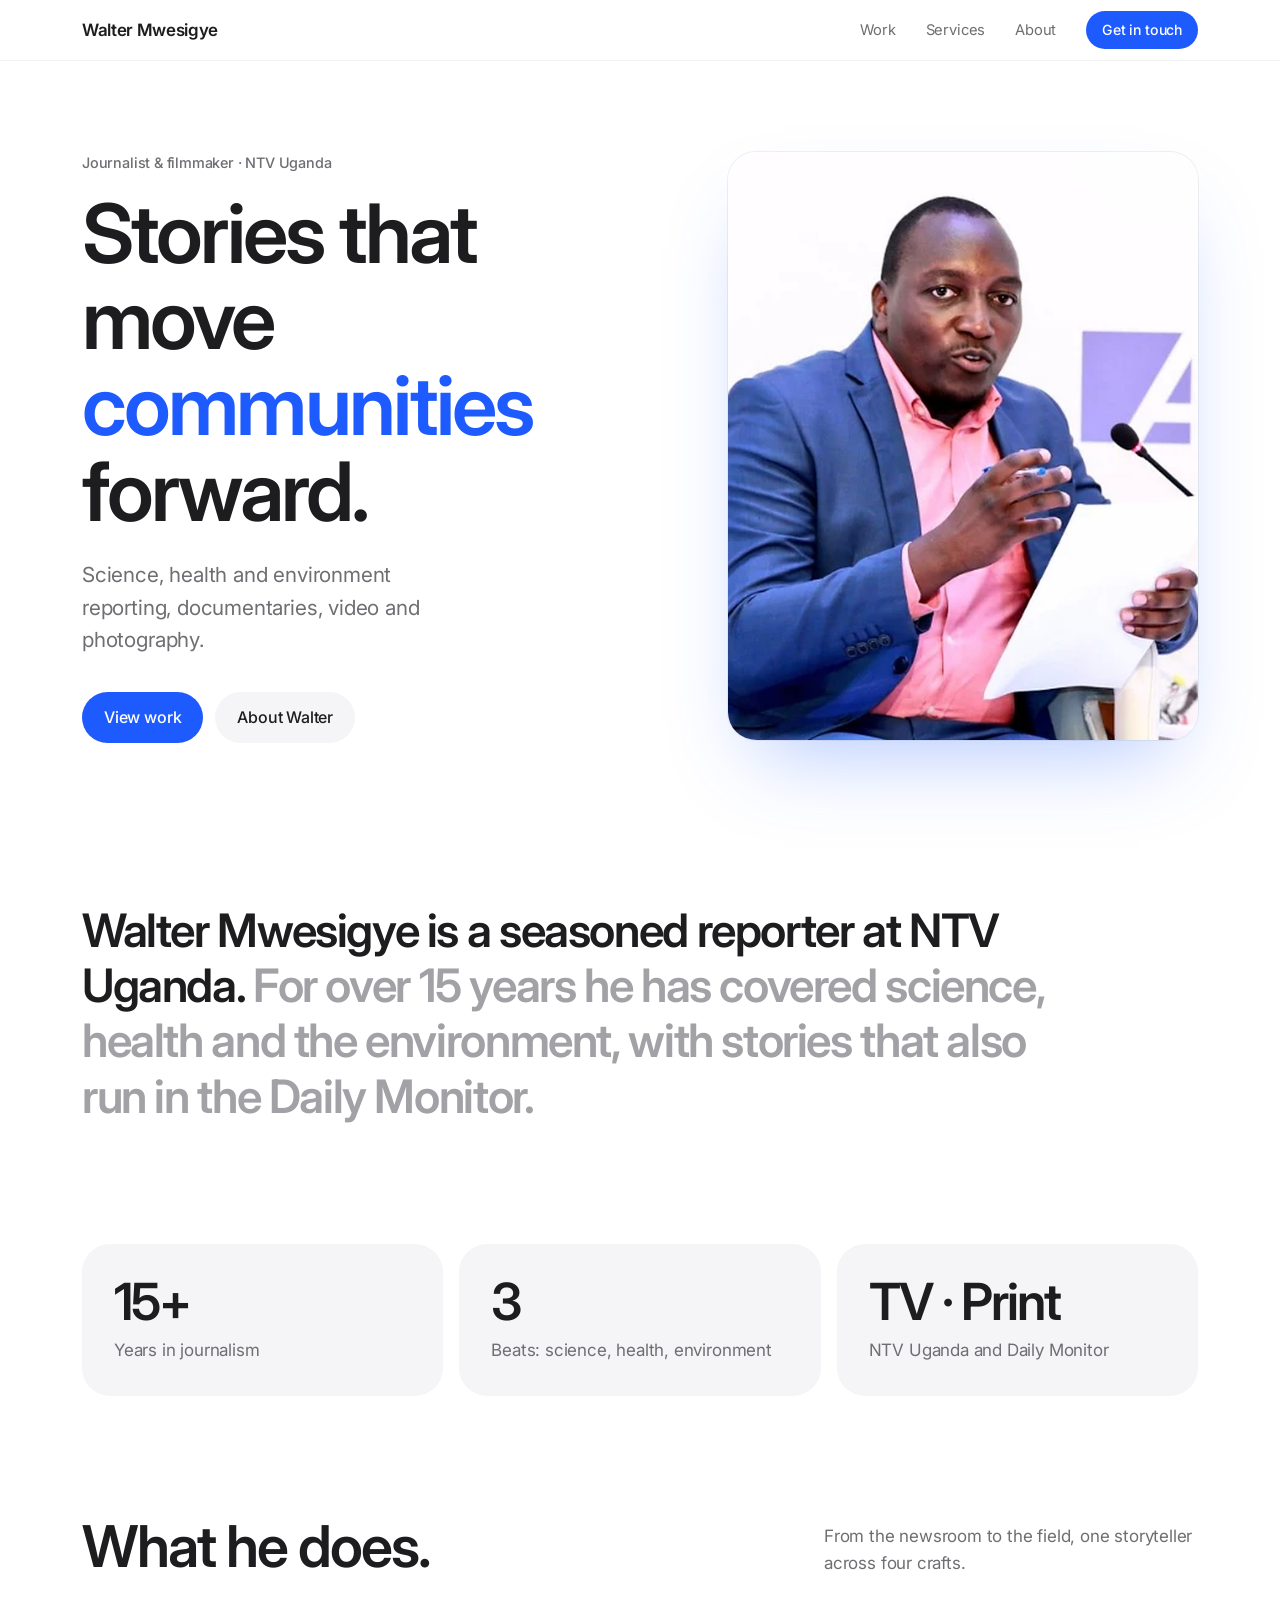
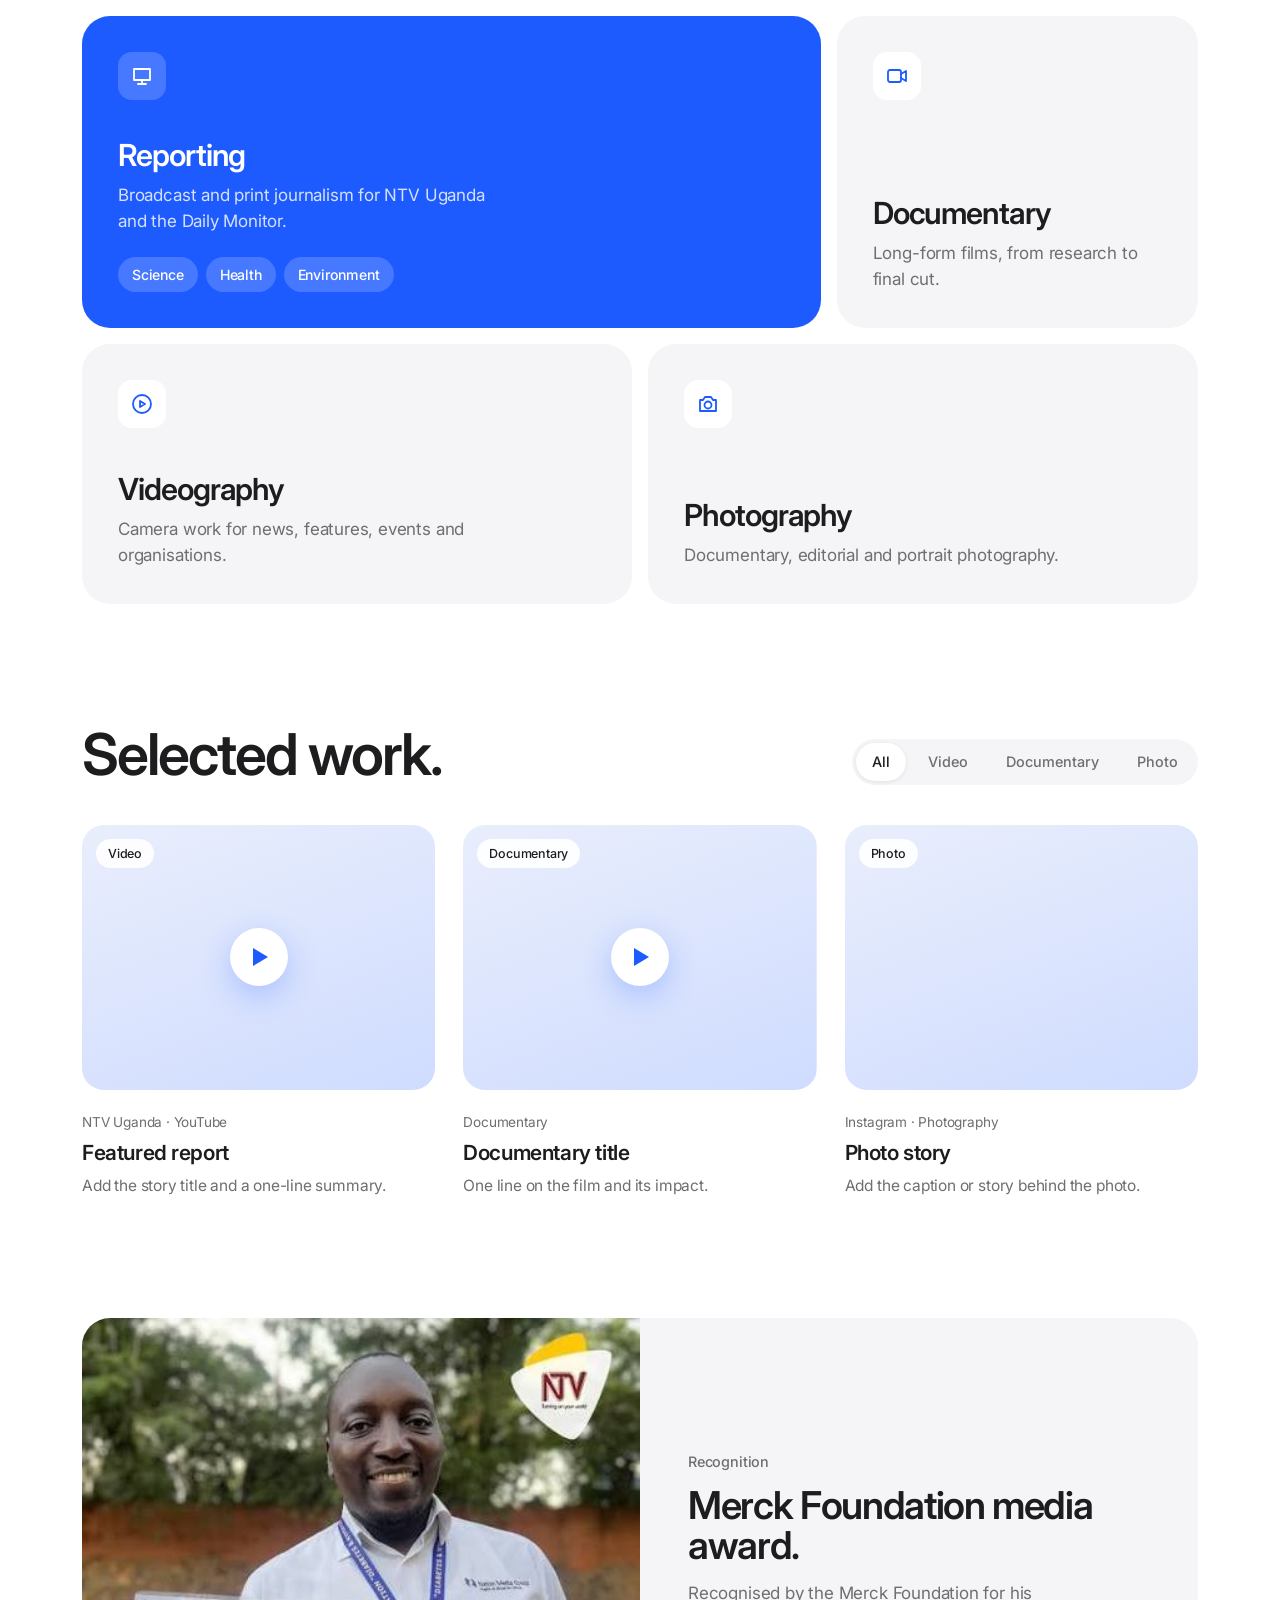
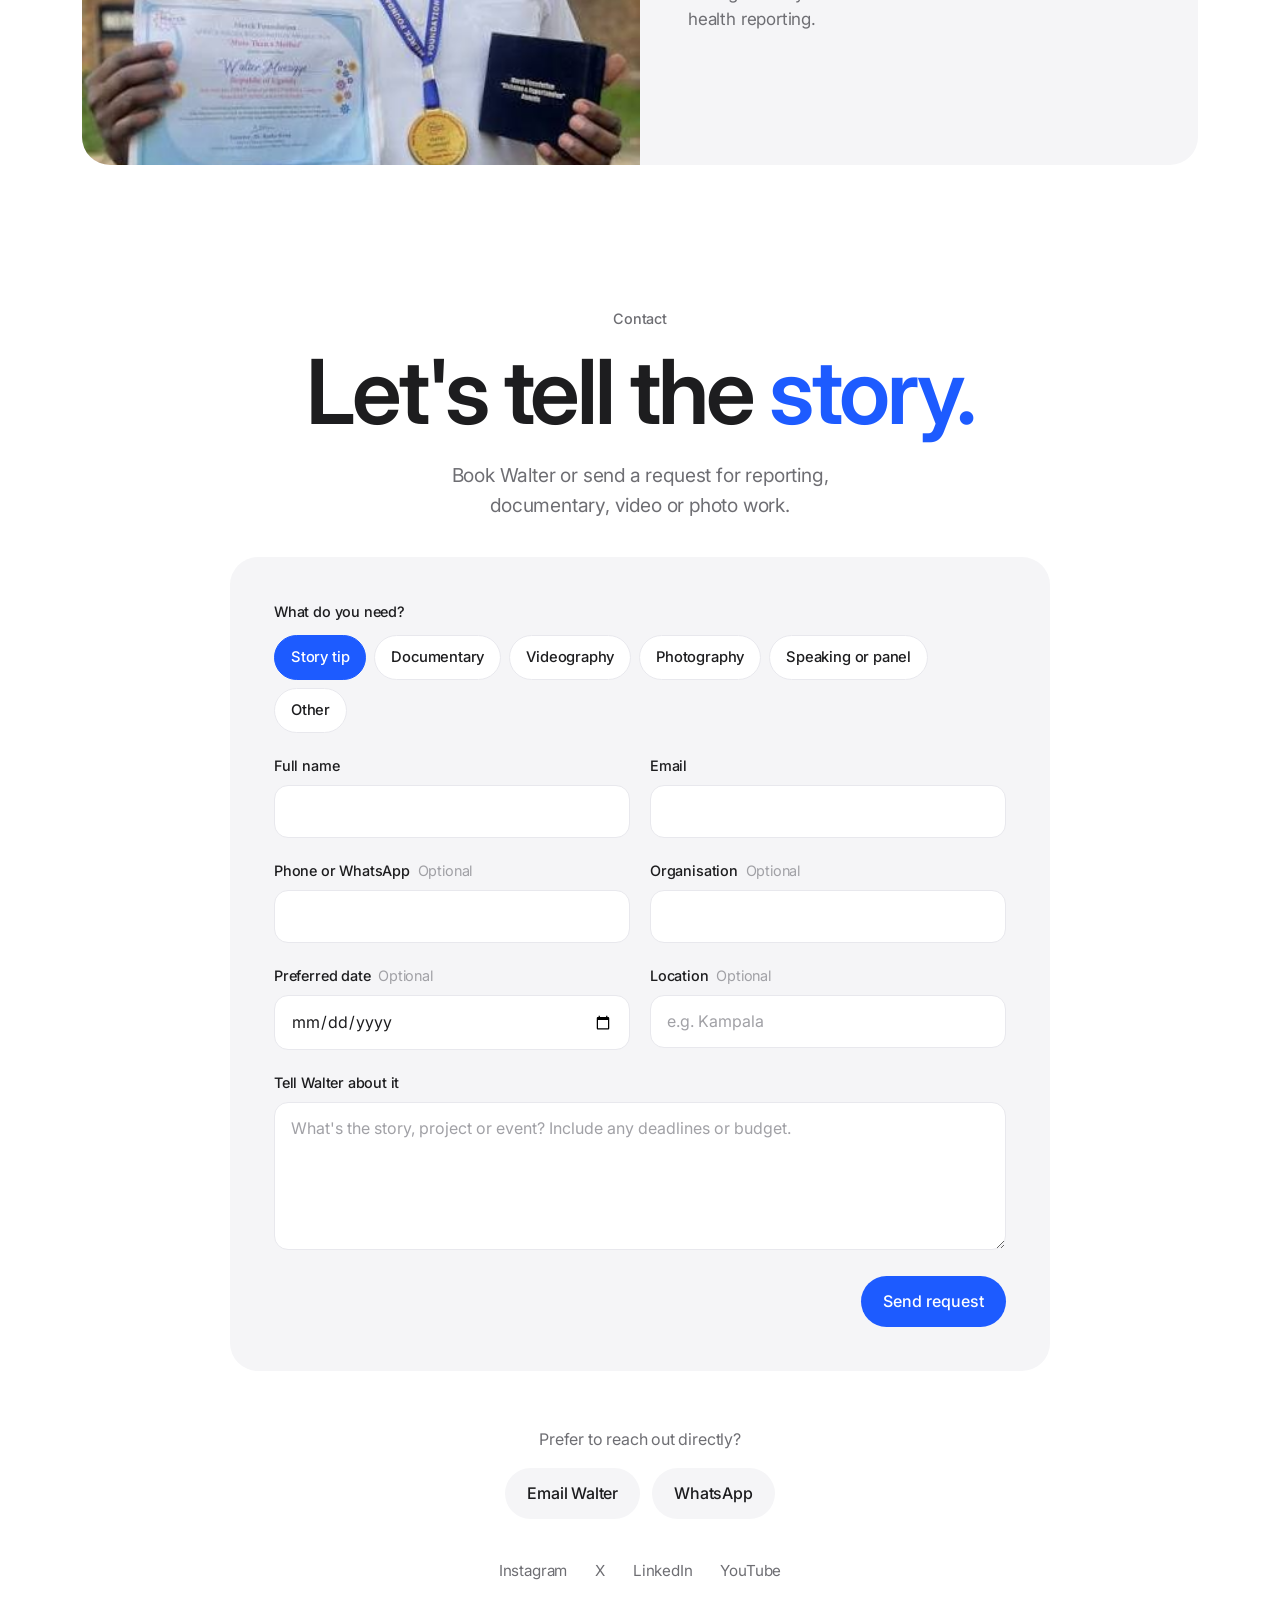
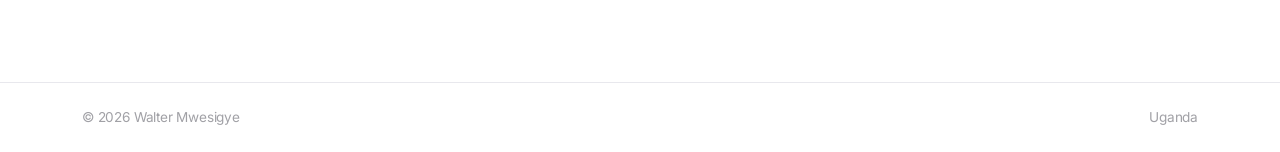
==== commit ee63de42: "Add booking and work request form to contact section Visitors pick a service (story tip, documentary" ====
--- a/index.html
+++ b/index.html
@@ -162,10 +162,71 @@
       <div class="wrap reveal">
         <span class="eyebrow">Contact</span>
         <h2>Let's tell the <span class="blue">story.</span></h2>
-        <p>For story tips, documentary commissions, video and photo work.</p>
+        <p>Book Walter or send a request for reporting, documentary, video or photo work.</p>
+
+        <!--
+          BOOKING FORM
+          GitHub Pages can't receive form submissions, so the form either:
+          - posts to a form service if data-endpoint is set (e.g. a free Formspree
+            form: data-endpoint="https://formspree.io/f/xxxxxxx"), or
+          - otherwise opens the visitor's email app with the request filled in,
+            addressed to data-email.
+          TODO: set data-email to Walter's real address (and optionally data-endpoint).
+        -->
+        <form class="booking" id="booking" data-email="hello@example.com" data-endpoint="" novalidate>
+          <fieldset class="field full">
+            <legend>What do you need?</legend>
+            <div class="options">
+              <label><input type="radio" name="service" value="Reporting / story tip" checked><span>Story tip</span></label>
+              <label><input type="radio" name="service" value="Documentary production"><span>Documentary</span></label>
+              <label><input type="radio" name="service" value="Videography"><span>Videography</span></label>
+              <label><input type="radio" name="service" value="Photography"><span>Photography</span></label>
+              <label><input type="radio" name="service" value="Speaking / panel / moderation"><span>Speaking or panel</span></label>
+              <label><input type="radio" name="service" value="Other"><span>Other</span></label>
+            </div>
+          </fieldset>
+
+          <div class="field">
+            <label for="f-name">Full name</label>
+            <input id="f-name" name="name" type="text" autocomplete="name" required>
+          </div>
+          <div class="field">
+            <label for="f-email">Email</label>
+            <input id="f-email" name="email" type="email" autocomplete="email" required>
+          </div>
+          <div class="field">
+            <label for="f-phone">Phone or WhatsApp <span class="opt">Optional</span></label>
+            <input id="f-phone" name="phone" type="tel" autocomplete="tel">
+          </div>
+          <div class="field">
+            <label for="f-org">Organisation <span class="opt">Optional</span></label>
+            <input id="f-org" name="organisation" type="text" autocomplete="organization">
+          </div>
+          <div class="field">
+            <label for="f-date">Preferred date <span class="opt">Optional</span></label>
+            <input id="f-date" name="date" type="date">
+          </div>
+          <div class="field">
+            <label for="f-location">Location <span class="opt">Optional</span></label>
+            <input id="f-location" name="location" type="text" placeholder="e.g. Kampala">
+          </div>
+          <div class="field full">
+            <label for="f-message">Tell Walter about it</label>
+            <textarea id="f-message" name="message" rows="5" required placeholder="What's the story, project or event? Include any deadlines or budget."></textarea>
+          </div>
+          <!-- spam trap: real people never fill this in -->
+          <input class="hp" type="text" name="company_website" tabindex="-1" autocomplete="off" aria-hidden="true">
+
+          <div class="form-foot full">
+            <p class="status" role="status" aria-live="polite"></p>
+            <button class="btn primary" type="submit">Send request</button>
+          </div>
+        </form>
+
+        <p class="direct">Prefer to reach out directly?</p>
         <!-- TODO: replace placeholder email and WhatsApp number -->
         <div class="ctas">
-          <a class="btn primary" href="mailto:hello@example.com">Email Walter</a>
+          <a class="btn secondary" href="mailto:hello@example.com">Email Walter</a>
           <a class="btn secondary" href="https://wa.me/256700000000" target="_blank" rel="noopener">WhatsApp</a>
         </div>
         <!-- TODO: add real profile links -->
--- a/css/styles.css
+++ b/css/styles.css
@@ -197,6 +197,50 @@
 .contact h2 { font-size: clamp(2.8rem, 7vw, 5.6rem); margin: 14px 0 22px; }
 .contact p { color: var(--muted); font-size: 1.2rem; margin: 0 auto 36px; max-width: 32ch; }
 .contact .ctas { justify-content: center; }
+
+/* Booking form */
+.booking {
+  max-width: 820px; margin: 0 auto; text-align: left;
+  background: var(--surface); border-radius: var(--r); padding: 28px 20px;
+  display: grid; gap: 20px; grid-template-columns: 1fr;
+}
+@media (min-width: 720px) { .booking { grid-template-columns: 1fr 1fr; padding: 44px; gap: 22px 20px; } }
+.booking .full { grid-column: 1 / -1; }
+.field { display: flex; flex-direction: column; gap: 8px; min-width: 0; border: 0; margin: 0; padding: 0; }
+.field label, .field legend { font-size: .9rem; font-weight: 500; padding: 0; }
+.field legend { margin-bottom: 12px; }
+.opt { color: var(--faint); font-weight: 400; margin-left: 4px; }
+.field input, .field textarea {
+  font: inherit; font-size: 1rem; color: var(--text);
+  background: #fff; border: 1px solid var(--line); border-radius: 14px;
+  padding: 13px 16px; width: 100%; min-height: 50px;
+  transition: border-color .2s, box-shadow .2s;
+  -webkit-appearance: none; appearance: none;
+}
+.field textarea { resize: vertical; min-height: 140px; line-height: 1.5; }
+.field input::placeholder, .field textarea::placeholder { color: var(--faint); }
+.field input:focus, .field textarea:focus { outline: none; border-color: var(--blue); box-shadow: 0 0 0 4px rgba(29, 91, 255, .15); }
+.field input.invalid, .field textarea.invalid { border-color: #d93025; box-shadow: 0 0 0 4px rgba(217, 48, 37, .1); }
+.options { display: flex; flex-wrap: wrap; gap: 8px; }
+.options label { position: relative; cursor: pointer; }
+.options input { position: absolute; opacity: 0; inset: 0; margin: 0; cursor: pointer; }
+.options span {
+  display: inline-block; padding: 10px 16px; border-radius: 999px; font-size: .92rem; font-weight: 500;
+  background: #fff; border: 1px solid var(--line); color: var(--text);
+  transition: background .2s, border-color .2s, color .2s;
+}
+.options label:hover span { border-color: var(--faint); }
+.options input:checked + span { background: var(--blue); border-color: var(--blue); color: #fff; }
+.options input:focus-visible + span { outline: 2px solid var(--blue); outline-offset: 3px; }
+.hp { position: absolute; left: -9999px; width: 1px; height: 1px; opacity: 0; }
+.form-foot { display: flex; flex-wrap: wrap; align-items: center; justify-content: space-between; gap: 16px; margin-top: 4px; }
+.form-foot .btn { border: 0; cursor: pointer; }
+.form-foot .btn[disabled] { opacity: .6; cursor: wait; }
+.contact .status { margin: 0; font-size: .95rem; color: var(--muted); max-width: none; }
+.contact .status.ok { color: #137333; }
+.contact .status.err { color: #d93025; }
+@media (max-width: 719px) { .form-foot .btn { width: 100%; justify-content: center; } }
+.contact .direct { margin: 56px auto 16px; font-size: 1rem; }
 .socials { display: flex; flex-wrap: wrap; justify-content: center; gap: 12px 28px; margin-top: 40px; color: var(--muted); font-size: .95rem; }
 .socials a:hover { color: var(--blue); }
 
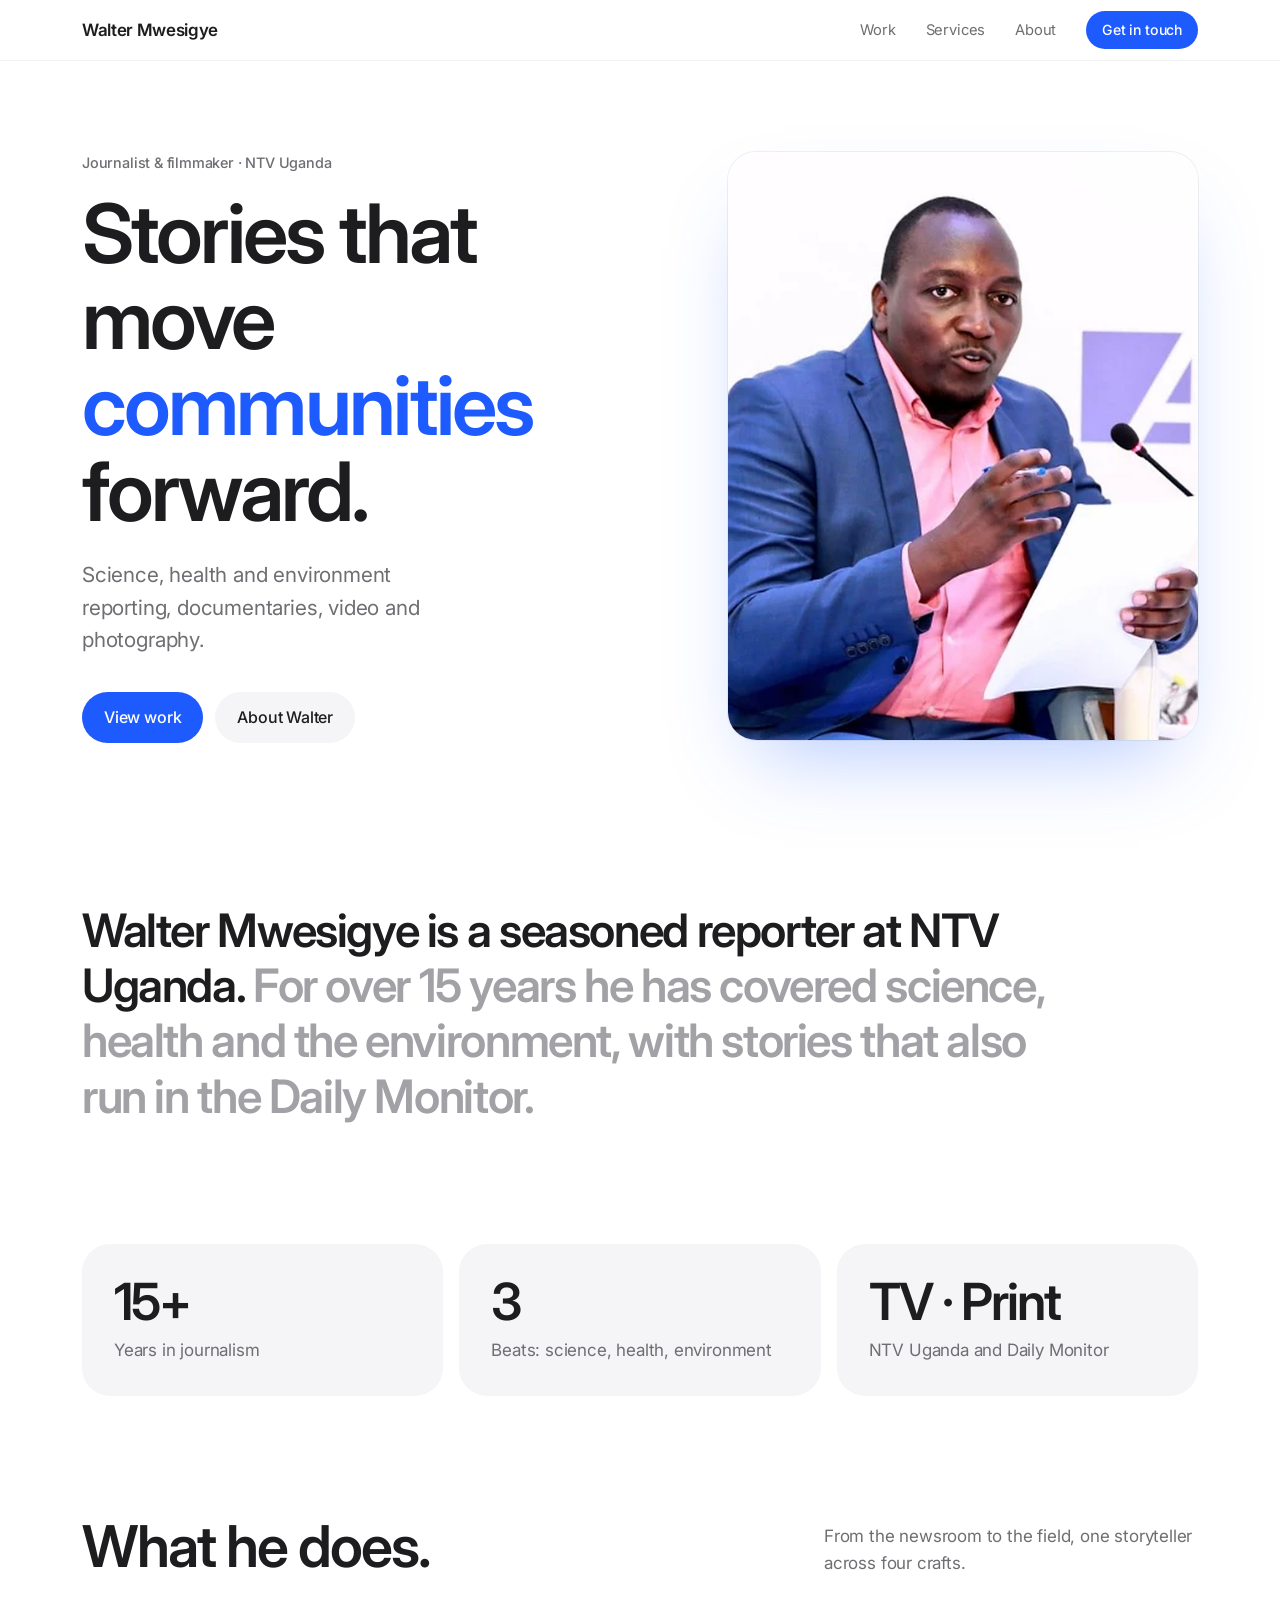
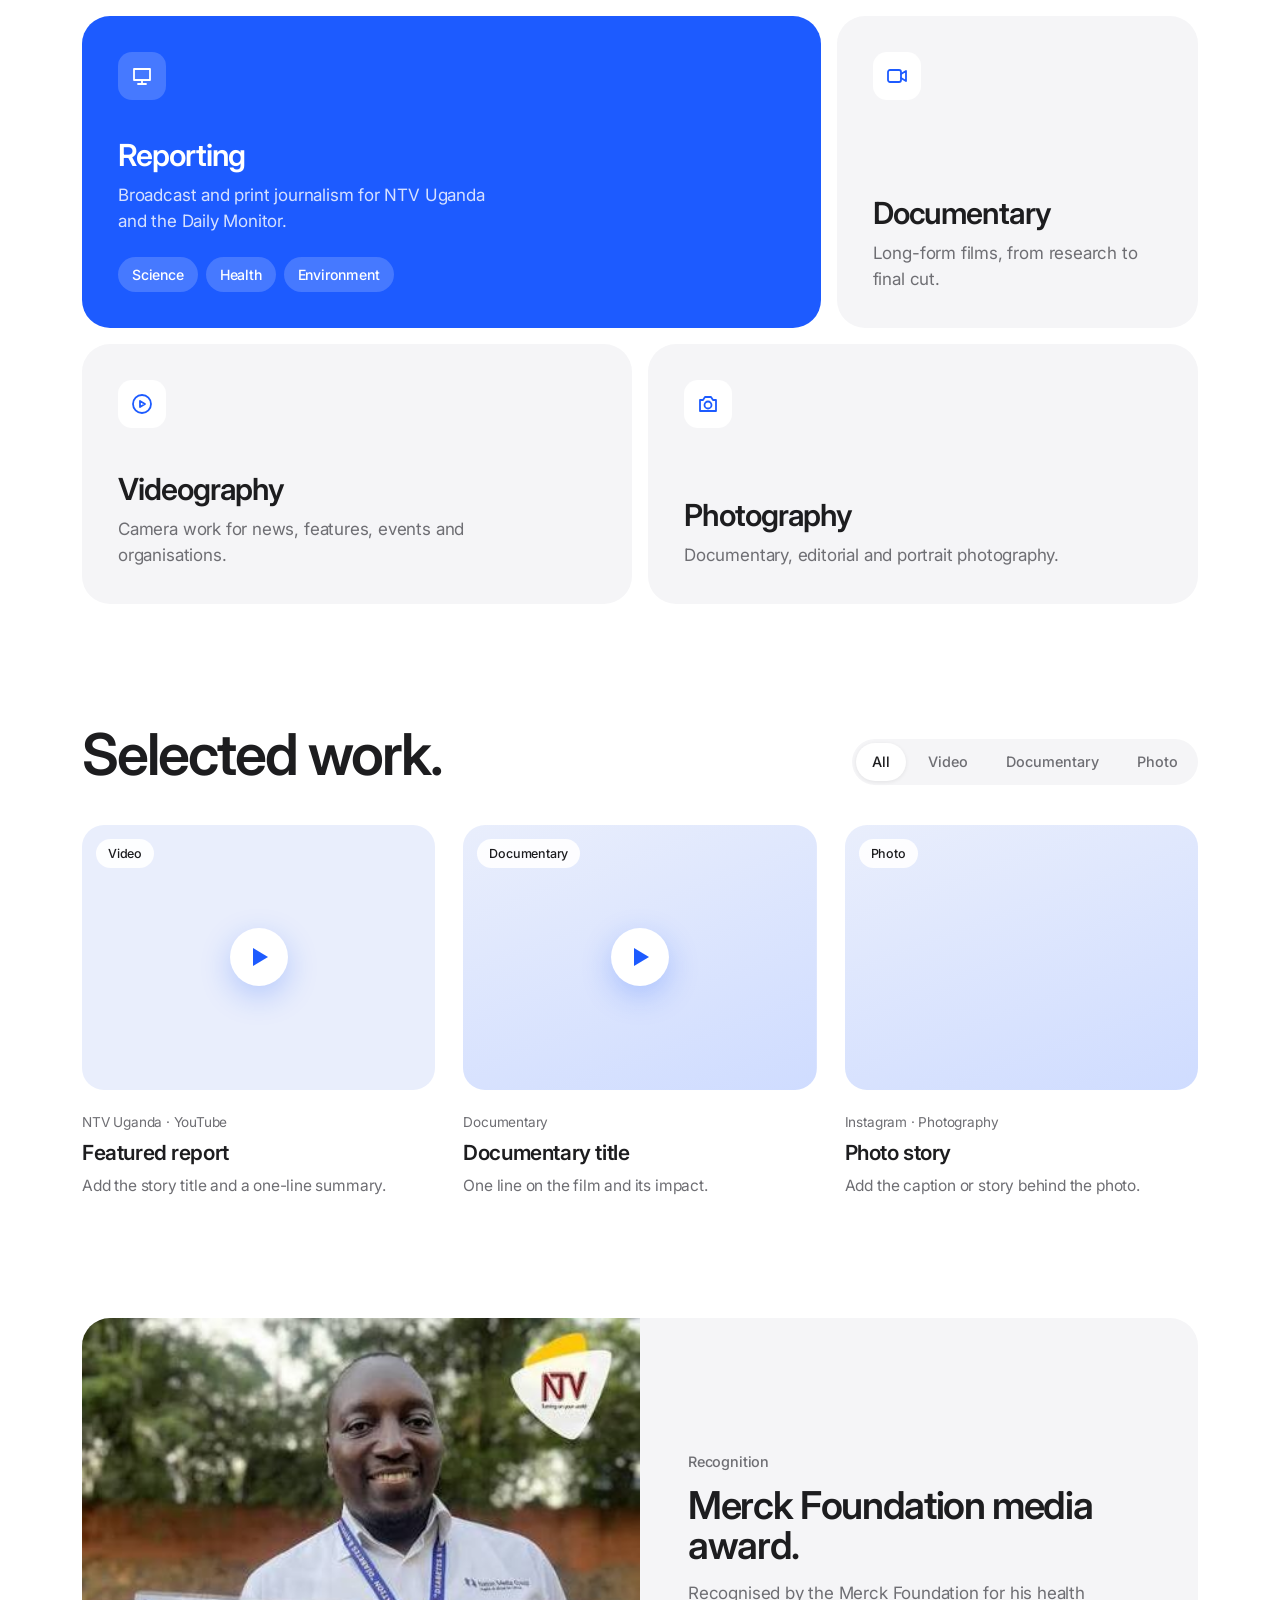
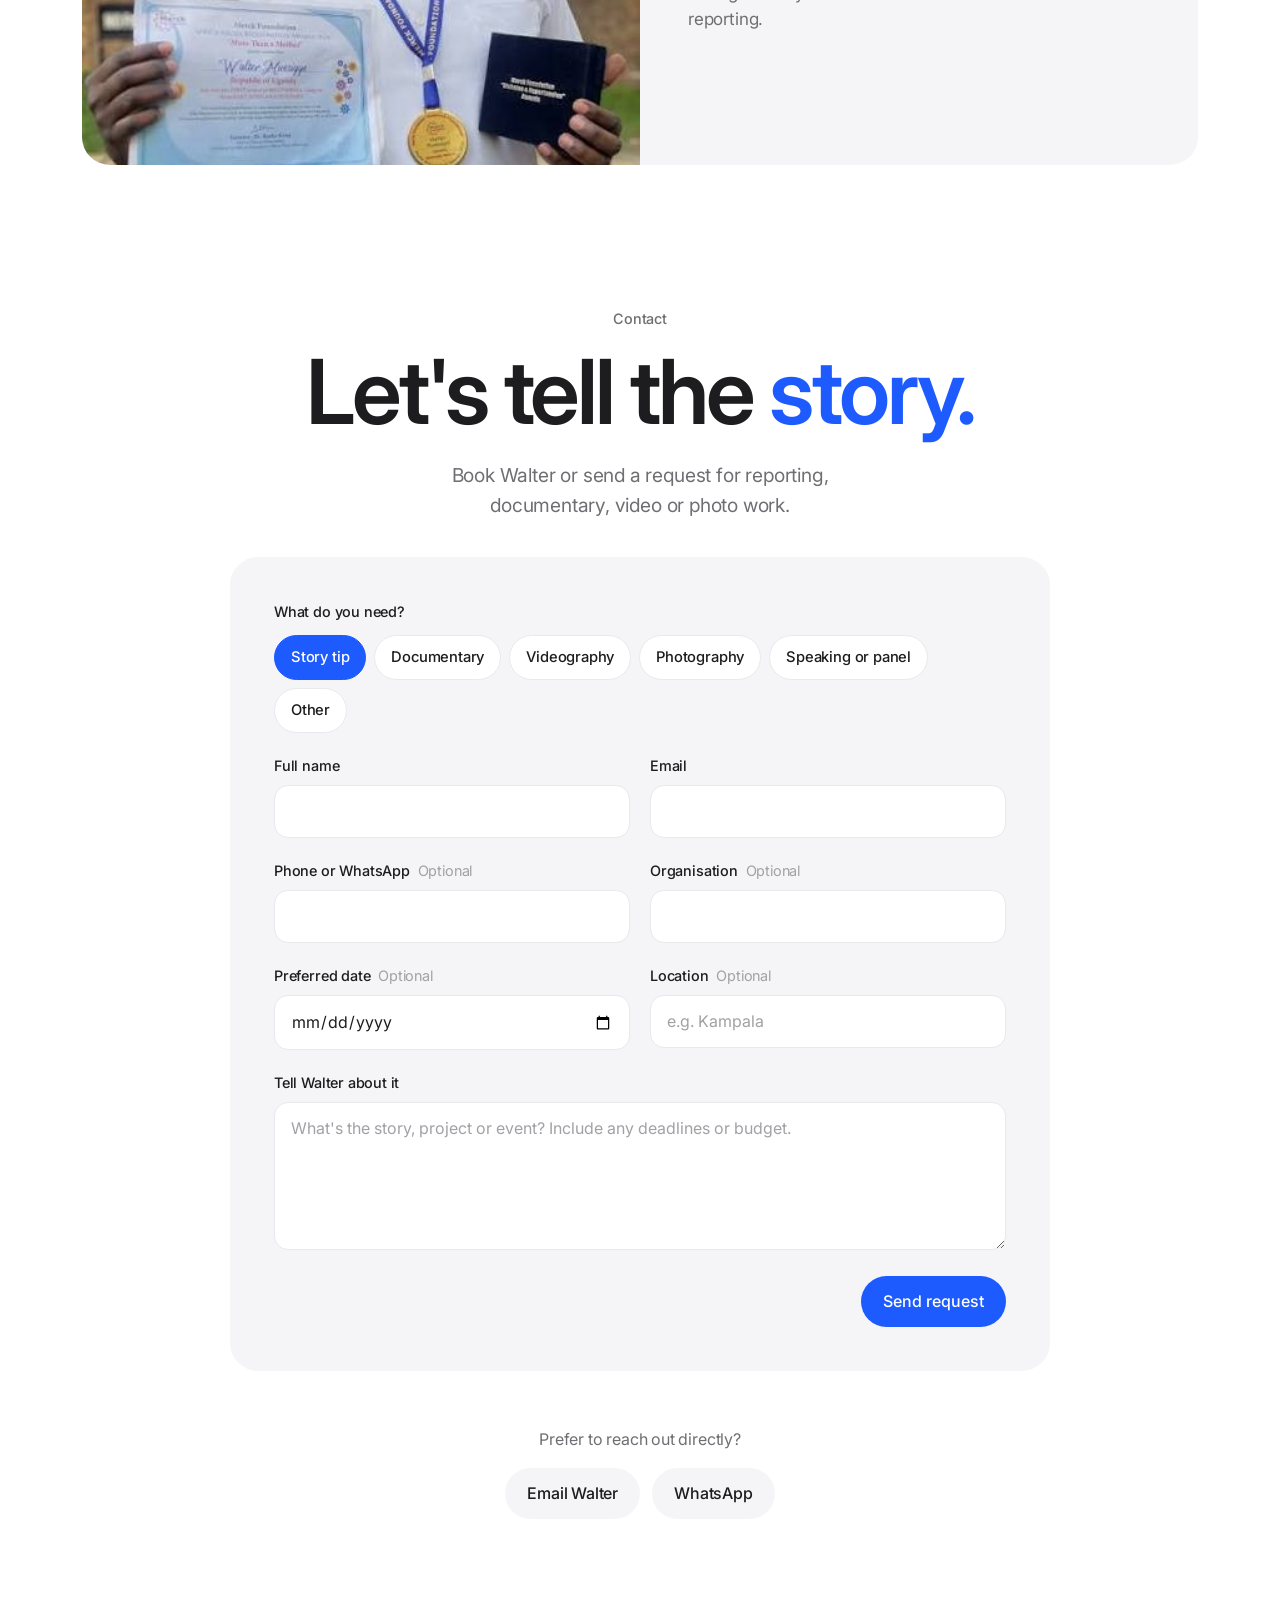
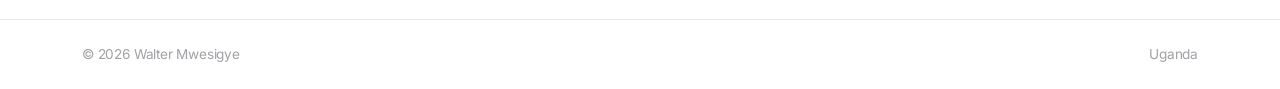
==== commit 98671487: "Add site editor with live preview, uploads, sections and pages Move all site text, media and section" ====
--- a/index.html
+++ b/index.html
@@ -19,234 +19,19 @@
 <body>
   <a class="skip" href="#main">Skip to content</a>
 
-  <header class="nav">
-    <div class="wrap">
-      <a class="name" href="#top">Walter Mwesigye</a>
-      <button class="menu-btn" aria-label="Open menu" aria-expanded="false" aria-controls="menu">
-        <span></span><span></span>
-      </button>
-      <nav id="menu">
-        <a href="#work">Work</a>
-        <a href="#services">Services</a>
-        <a href="#about">About</a>
-        <a class="btn primary" href="#contact">Get in touch</a>
-      </nav>
+  <!-- All text, images and sections come from content/site.json.
+       Edit them in the site editor at /admin, or in that file directly. -->
+  <header class="nav" id="site-header"></header>
+  <main id="main"></main>
+  <footer id="site-footer"></footer>
+
+  <noscript>
+    <div class="wrap" style="padding:80px 16px">
+      <h1>Walter Mwesigye</h1>
+      <p>Journalist and filmmaker at NTV Uganda, covering science, health and the environment. Please turn on JavaScript to view this site.</p>
     </div>
-  </header>
+  </noscript>
 
-  <main id="main">
-    <!-- HERO -->
-    <section class="hero" id="top">
-      <div class="wrap hero-grid">
-        <div class="hero-text">
-          <span class="eyebrow">Journalist &amp; filmmaker · NTV Uganda</span>
-          <h1>Stories that move <span class="blue">communities</span> forward.</h1>
-          <p class="sub">Science, health and environment reporting, documentaries, video and photography.</p>
-          <div class="ctas">
-            <a class="btn primary" href="#work">View work</a>
-            <a class="btn secondary" href="#about">About Walter</a>
-          </div>
-        </div>
-        <div class="portrait">
-          <img src="assets/images/walter-hero.jpg" alt="Walter Mwesigye speaking on a panel in Kampala" width="768" height="960" fetchpriority="high">
-        </div>
-      </div>
-    </section>
-
-    <!-- ABOUT -->
-    <section class="statement" id="about">
-      <div class="wrap">
-        <p class="reveal">Walter Mwesigye is a seasoned reporter at NTV Uganda. <span>For over 15 years he has covered science, health and the environment, with stories that also run in the Daily Monitor.</span></p>
-      </div>
-    </section>
-
-    <div class="wrap stats">
-      <div class="stat reveal"><b>15+</b><span>Years in journalism</span></div>
-      <div class="stat reveal"><b>3</b><span>Beats: science, health, environment</span></div>
-      <div class="stat reveal"><b>TV · Print</b><span>NTV Uganda and Daily Monitor</span></div>
-    </div>
-
-    <!-- SERVICES -->
-    <section class="section" id="services">
-      <div class="wrap">
-        <div class="section-head reveal">
-          <h2>What he does.</h2>
-          <p>From the newsroom to the field, one storyteller across four crafts.</p>
-        </div>
-        <div class="bento">
-          <article class="card feature b1 reveal">
-            <div class="ic"><svg viewBox="0 0 24 24" aria-hidden="true"><path d="M4 5h16v11H4z"/><path d="M8 20h8M12 16v4"/></svg></div>
-            <div>
-              <h3>Reporting</h3>
-              <p>Broadcast and print journalism for NTV Uganda and the Daily Monitor.</p>
-              <div class="beats"><span>Science</span><span>Health</span><span>Environment</span></div>
-            </div>
-          </article>
-          <article class="card b2 reveal">
-            <div class="ic"><svg viewBox="0 0 24 24" aria-hidden="true"><rect x="3" y="6" width="13" height="12" rx="2"/><path d="M16 10l5-3v10l-5-3"/></svg></div>
-            <div><h3>Documentary</h3><p>Long-form films, from research to final cut.</p></div>
-          </article>
-          <article class="card b3 reveal">
-            <div class="ic"><svg viewBox="0 0 24 24" aria-hidden="true"><circle cx="12" cy="12" r="9"/><path d="M10 9l5 3-5 3z"/></svg></div>
-            <div><h3>Videography</h3><p>Camera work for news, features, events and organisations.</p></div>
-          </article>
-          <article class="card b4 reveal">
-            <div class="ic"><svg viewBox="0 0 24 24" aria-hidden="true"><path d="M4 8h3l2-3h6l2 3h3v11H4z"/><circle cx="12" cy="13" r="3.5"/></svg></div>
-            <div><h3>Photography</h3><p>Documentary, editorial and portrait photography.</p></div>
-          </article>
-        </div>
-      </div>
-    </section>
-
-    <!-- WORK -->
-    <section class="section" id="work">
-      <div class="wrap">
-        <div class="section-head reveal">
-          <h2>Selected work.</h2>
-          <div class="filters" role="group" aria-label="Filter work">
-            <button class="filter active" data-filter="all">All</button>
-            <button class="filter" data-filter="video">Video</button>
-            <button class="filter" data-filter="documentary">Documentary</button>
-            <button class="filter" data-filter="photo">Photo</button>
-          </div>
-        </div>
-
-        <!--
-          ADD WORK HERE: copy one <article> per piece.
-          - data-type: video | documentary | photo
-          - Thumbnail: put an image in assets/images/ and add
-            style="background-image:url(assets/images/your-file.jpg)" to the .thumb div
-          - href: link to the YouTube video, NTV / Daily Monitor article or Instagram post
-          - Remove class "placeholder" once the card has real content
-        -->
-        <div class="work">
-          <a class="item reveal placeholder" data-type="video" href="https://www.youtube.com/watch?v=qbnqlz21oSM" target="_blank" rel="noopener">
-            <div class="thumb"><span class="type">Video</span><div class="play"></div></div>
-            <span class="meta">NTV Uganda · YouTube</span>
-            <h3>Featured report</h3>
-            <p>Add the story title and a one-line summary.</p>
-          </a>
-          <a class="item reveal placeholder" data-type="documentary" href="#">
-            <div class="thumb"><span class="type">Documentary</span><div class="play"></div></div>
-            <span class="meta">Documentary</span>
-            <h3>Documentary title</h3>
-            <p>One line on the film and its impact.</p>
-          </a>
-          <a class="item reveal placeholder" data-type="photo" href="https://www.instagram.com/p/DU8egc9kqCa/" target="_blank" rel="noopener">
-            <div class="thumb"><span class="type">Photo</span></div>
-            <span class="meta">Instagram · Photography</span>
-            <h3>Photo story</h3>
-            <p>Add the caption or story behind the photo.</p>
-          </a>
-        </div>
-      </div>
-    </section>
-
-    <!-- RECOGNITION -->
-    <section class="section" id="recognition">
-      <div class="wrap">
-        <div class="rec reveal">
-          <img src="assets/images/walter-award.jpg" alt="Walter Mwesigye holding his Merck Foundation award certificate and medal" width="447" height="447" loading="lazy">
-          <div class="t">
-            <span class="eyebrow">Recognition</span>
-            <!-- TODO: confirm exact award name and year -->
-            <h3>Merck Foundation media award.</h3>
-            <p>Recognised by the Merck Foundation for his health reporting.</p>
-          </div>
-        </div>
-      </div>
-    </section>
-
-    <!-- CONTACT -->
-    <section class="contact" id="contact">
-      <div class="wrap reveal">
-        <span class="eyebrow">Contact</span>
-        <h2>Let's tell the <span class="blue">story.</span></h2>
-        <p>Book Walter or send a request for reporting, documentary, video or photo work.</p>
-
-        <!--
-          BOOKING FORM
-          GitHub Pages can't receive form submissions, so the form either:
-          - posts to a form service if data-endpoint is set (e.g. a free Formspree
-            form: data-endpoint="https://formspree.io/f/xxxxxxx"), or
-          - otherwise opens the visitor's email app with the request filled in,
-            addressed to data-email.
-          TODO: set data-email to Walter's real address (and optionally data-endpoint).
-        -->
-        <form class="booking" id="booking" data-email="hello@example.com" data-endpoint="" novalidate>
-          <fieldset class="field full">
-            <legend>What do you need?</legend>
-            <div class="options">
-              <label><input type="radio" name="service" value="Reporting / story tip" checked><span>Story tip</span></label>
-              <label><input type="radio" name="service" value="Documentary production"><span>Documentary</span></label>
-              <label><input type="radio" name="service" value="Videography"><span>Videography</span></label>
-              <label><input type="radio" name="service" value="Photography"><span>Photography</span></label>
-              <label><input type="radio" name="service" value="Speaking / panel / moderation"><span>Speaking or panel</span></label>
-              <label><input type="radio" name="service" value="Other"><span>Other</span></label>
-            </div>
-          </fieldset>
-
-          <div class="field">
-            <label for="f-name">Full name</label>
-            <input id="f-name" name="name" type="text" autocomplete="name" required>
-          </div>
-          <div class="field">
-            <label for="f-email">Email</label>
-            <input id="f-email" name="email" type="email" autocomplete="email" required>
-          </div>
-          <div class="field">
-            <label for="f-phone">Phone or WhatsApp <span class="opt">Optional</span></label>
-            <input id="f-phone" name="phone" type="tel" autocomplete="tel">
-          </div>
-          <div class="field">
-            <label for="f-org">Organisation <span class="opt">Optional</span></label>
-            <input id="f-org" name="organisation" type="text" autocomplete="organization">
-          </div>
-          <div class="field">
-            <label for="f-date">Preferred date <span class="opt">Optional</span></label>
-            <input id="f-date" name="date" type="date">
-          </div>
-          <div class="field">
-            <label for="f-location">Location <span class="opt">Optional</span></label>
-            <input id="f-location" name="location" type="text" placeholder="e.g. Kampala">
-          </div>
-          <div class="field full">
-            <label for="f-message">Tell Walter about it</label>
-            <textarea id="f-message" name="message" rows="5" required placeholder="What's the story, project or event? Include any deadlines or budget."></textarea>
-          </div>
-          <!-- spam trap: real people never fill this in -->
-          <input class="hp" type="text" name="company_website" tabindex="-1" autocomplete="off" aria-hidden="true">
-
-          <div class="form-foot full">
-            <p class="status" role="status" aria-live="polite"></p>
-            <button class="btn primary" type="submit">Send request</button>
-          </div>
-        </form>
-
-        <p class="direct">Prefer to reach out directly?</p>
-        <!-- TODO: replace placeholder email and WhatsApp number -->
-        <div class="ctas">
-          <a class="btn secondary" href="mailto:hello@example.com">Email Walter</a>
-          <a class="btn secondary" href="https://wa.me/256700000000" target="_blank" rel="noopener">WhatsApp</a>
-        </div>
-        <!-- TODO: add real profile links -->
-        <div class="socials">
-          <a href="#" target="_blank" rel="noopener">Instagram</a>
-          <a href="#" target="_blank" rel="noopener">X</a>
-          <a href="#" target="_blank" rel="noopener">LinkedIn</a>
-          <a href="#" target="_blank" rel="noopener">YouTube</a>
-        </div>
-      </div>
-    </section>
-  </main>
-
-  <footer>
-    <div class="wrap">
-      <span>© <span id="year">2026</span> Walter Mwesigye</span>
-      <span>Uganda</span>
-    </div>
-  </footer>
-
-  <script src="js/main.js"></script>
+  <script type="module" src="js/main.js"></script>
 </body>
 </html>
--- a/css/styles.css
+++ b/css/styles.css
@@ -165,7 +165,7 @@
 .item[hidden] { display: none; }
 .thumb {
   aspect-ratio: 4 / 3; border-radius: 22px; margin-bottom: 18px; overflow: hidden; position: relative;
-  background: linear-gradient(160deg, #e9eefc, #cfdcff) center / cover no-repeat;
+  background: #e9eefc linear-gradient(160deg, #e9eefc, #cfdcff) center / cover no-repeat;
   display: grid; place-items: center;
   transition: transform .4s cubic-bezier(.2, .7, .2, 1);
 }
@@ -256,3 +256,86 @@
   *, *::before, *::after { animation: none !important; transition: none !important; }
   .js .reveal { opacity: 1; transform: none; }
 }
+
+/* ---------- Content-driven sections ---------- */
+.stats-section { padding: 0; }
+.hero-grid.no-media { grid-template-columns: 1fr; max-width: 900px; }
+
+/* Services: card sizes */
+@media (min-width: 860px) {
+  .bento .card { grid-column: span 3; }
+  .bento .size-wide { grid-column: span 4; }
+  .bento .size-half { grid-column: span 3; }
+  .bento .size-narrow { grid-column: span 2; }
+  .bento .size-full { grid-column: span 6; }
+}
+.card-img { width: 100%; aspect-ratio: 16 / 10; object-fit: cover; border-radius: 18px; }
+
+/* Video */
+.video-frame { position: relative; width: 100%; aspect-ratio: 16 / 9; border-radius: 22px; overflow: hidden; background: #000; }
+.video-frame iframe, .video-frame video { position: absolute; inset: 0; width: 100%; height: 100%; border: 0; object-fit: cover; }
+.portrait .video-frame { border-radius: var(--r); box-shadow: 0 40px 80px -30px rgba(29, 91, 255, .35); }
+.video-block .video-frame { border-radius: var(--r); }
+
+/* Feature (image + text) */
+.rec.flip > :first-child { order: 2; }
+.rec.no-media { grid-template-columns: 1fr; }
+.rec .video-frame { border-radius: 0; height: 100%; min-height: 280px; }
+.rich p { color: var(--muted); margin: 0 0 1em; max-width: 60ch; }
+.rich p:last-child { margin-bottom: 0; }
+.rich a, .link { color: var(--blue); font-weight: 500; }
+.rec .rich { margin-bottom: 20px; }
+.rec .rich:last-child { margin-bottom: 0; }
+
+/* Text section */
+.text-section h2 { font-size: clamp(2.2rem, 4.5vw, 3.6rem); margin: 12px 0 24px; }
+.text-section .rich p { font-size: 1.15rem; line-height: 1.65; }
+.text-section .ctas { margin-top: 32px; }
+.text-section.center .wrap { text-align: center; }
+.text-section.center .rich p { margin-left: auto; margin-right: auto; }
+.text-section.center .ctas { justify-content: center; }
+
+/* Gallery */
+.gallery { display: grid; gap: 16px; grid-template-columns: repeat(2, 1fr); }
+@media (min-width: 860px) {
+  .gallery.cols-3 { grid-template-columns: repeat(3, 1fr); }
+  .gallery.cols-4 { grid-template-columns: repeat(4, 1fr); }
+}
+.gallery figure { margin: 0; }
+.gallery a { display: block; }
+.gthumb {
+  aspect-ratio: 1; border-radius: 20px; background: var(--surface) center / cover no-repeat;
+  display: grid; place-items: center; overflow: hidden; position: relative;
+  transition: transform .4s cubic-bezier(.2, .7, .2, 1);
+}
+.gthumb video { position: absolute; inset: 0; width: 100%; height: 100%; object-fit: cover; }
+.gthumb .play { position: relative; }
+.gallery a:hover .gthumb { transform: scale(1.015); }
+.gallery figcaption { font-size: .9rem; color: var(--muted); margin-top: 10px; }
+
+/* Lightbox */
+.no-scroll { overflow: hidden; }
+.lightbox {
+  position: fixed; inset: 0; z-index: 100; background: rgba(0, 0, 0, .88);
+  display: grid; place-items: center; padding: 64px 16px 24px;
+  animation: fade .2s ease;
+}
+@keyframes fade { from { opacity: 0; } }
+.lightbox figure { margin: 0; width: min(1100px, 100%); }
+.lightbox img { max-height: 80vh; width: auto; max-width: 100%; margin: 0 auto; border-radius: 12px; }
+.lightbox figcaption { color: #ddd; text-align: center; margin-top: 14px; }
+.lb-close {
+  position: absolute; top: 14px; right: 16px; width: 44px; height: 44px; border-radius: 50%;
+  border: 0; background: rgba(255, 255, 255, .15); color: #fff; font-size: 1.8rem; line-height: 1; cursor: pointer;
+}
+.lb-close:hover { background: rgba(255, 255, 255, .25); }
+
+/* Editor preview: show which section is selected */
+.preview-mode #main > section { position: relative; cursor: pointer; }
+.preview-mode #main > section::after {
+  content: ""; position: absolute; inset: 4px; border-radius: 18px; pointer-events: none;
+  outline: 2px dashed transparent; transition: outline-color .15s;
+}
+.preview-mode #main > section:hover::after { outline-color: rgba(29, 91, 255, .35); }
+.preview-mode #main > section.is-selected::after { outline: 2px solid var(--blue); }
+.empty-page { text-align: center; color: var(--muted); padding-bottom: 120px; }
